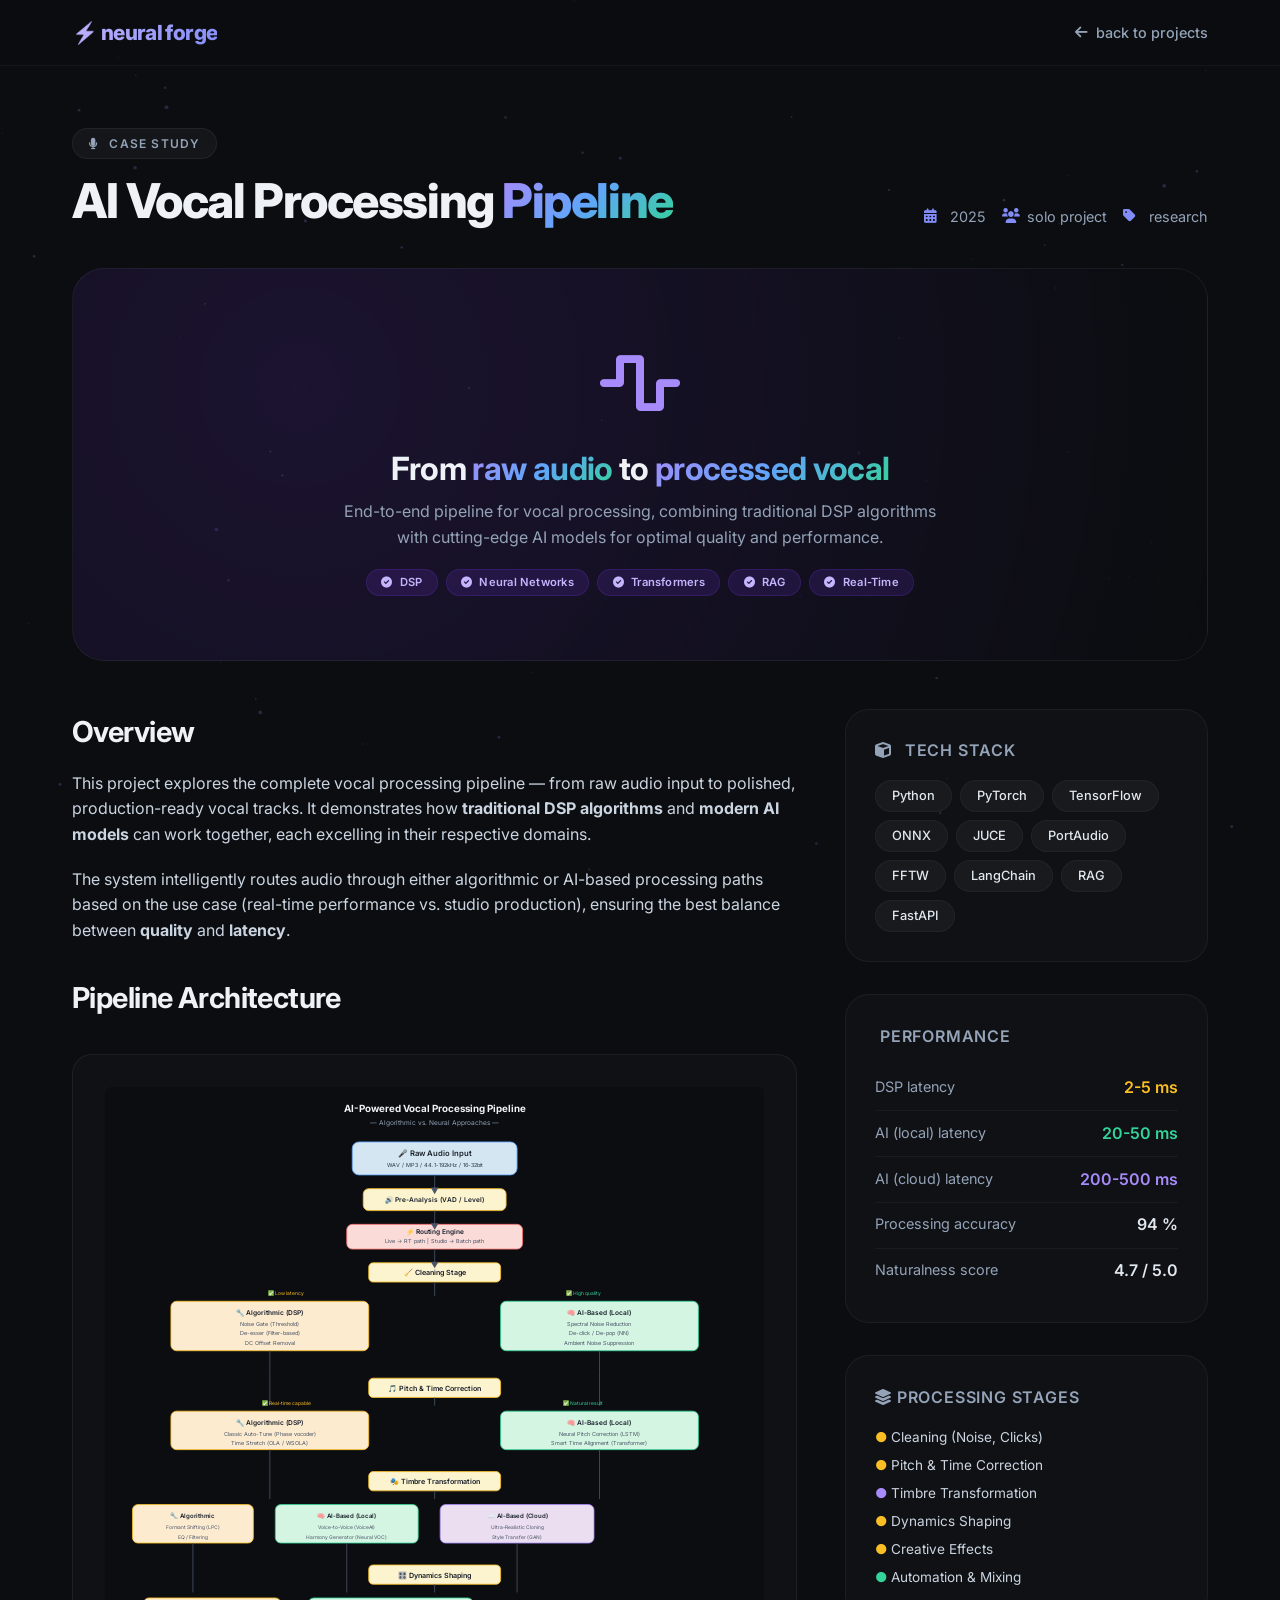
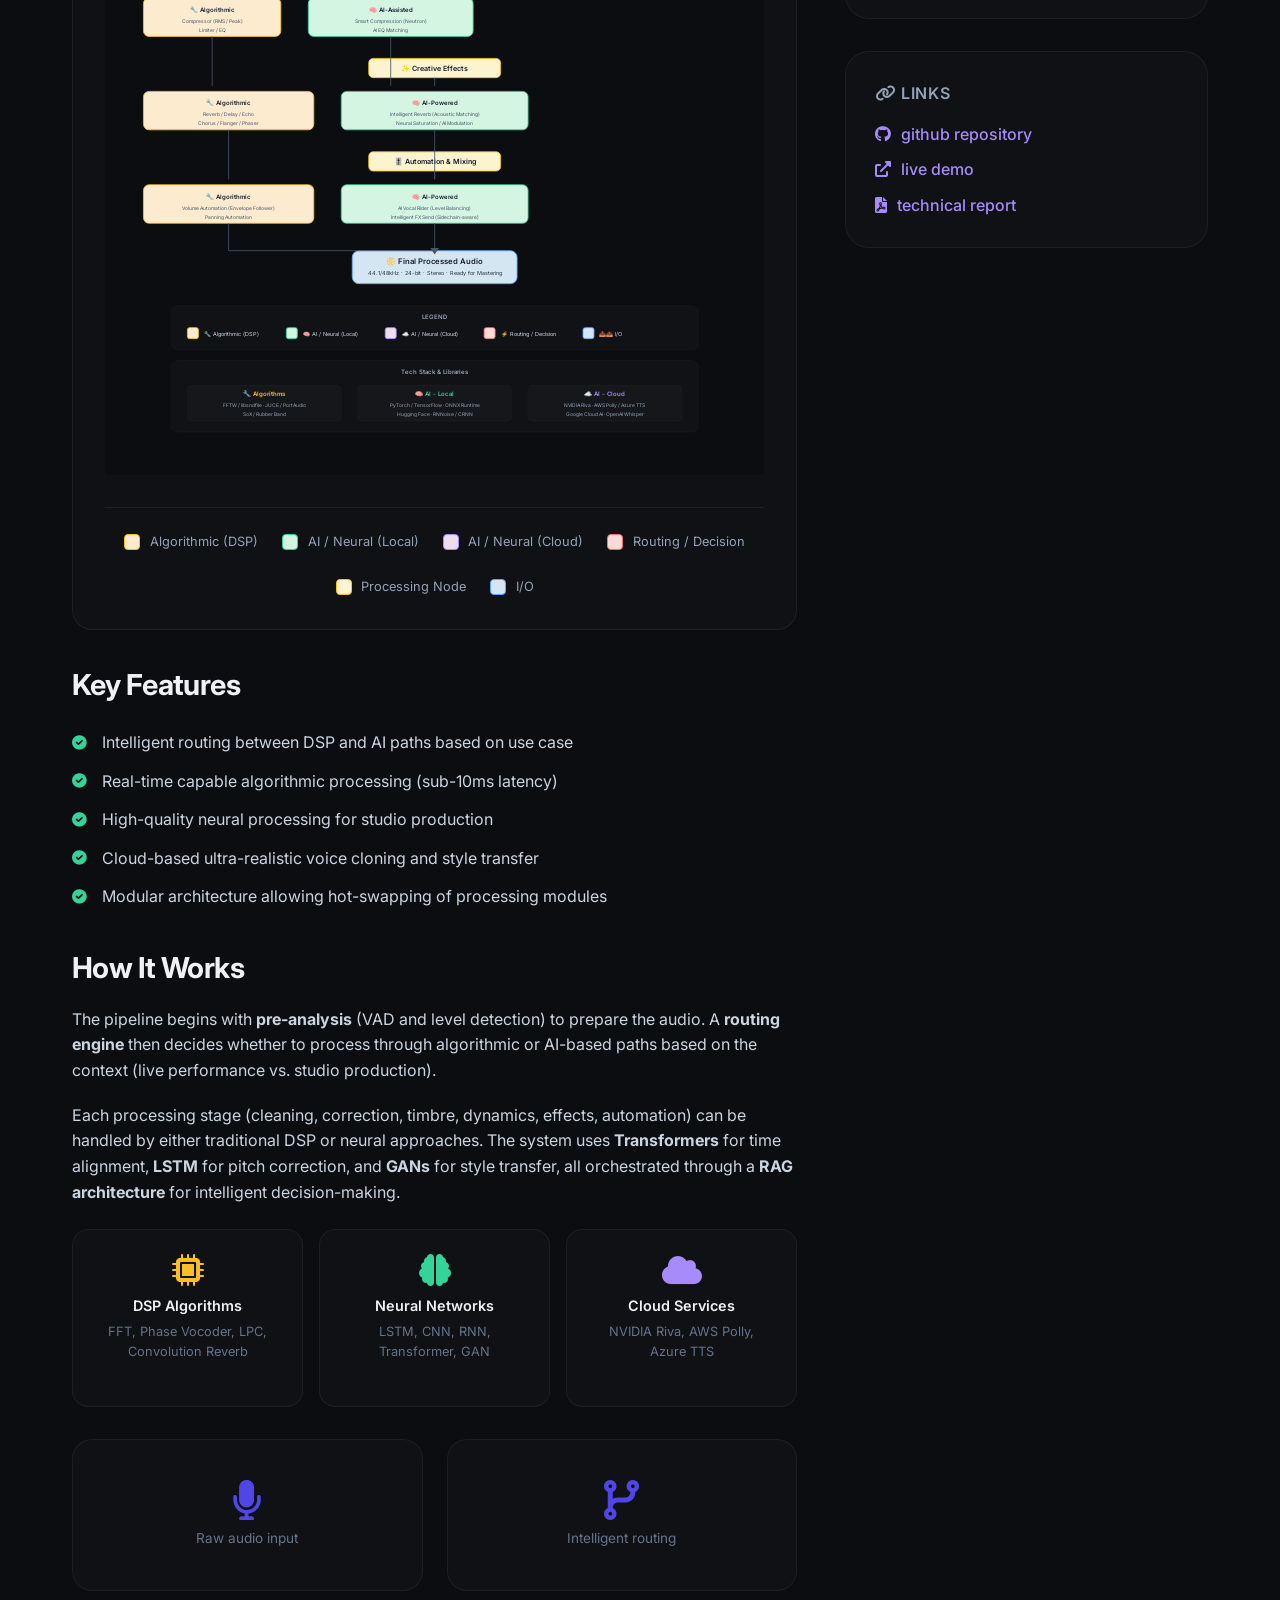
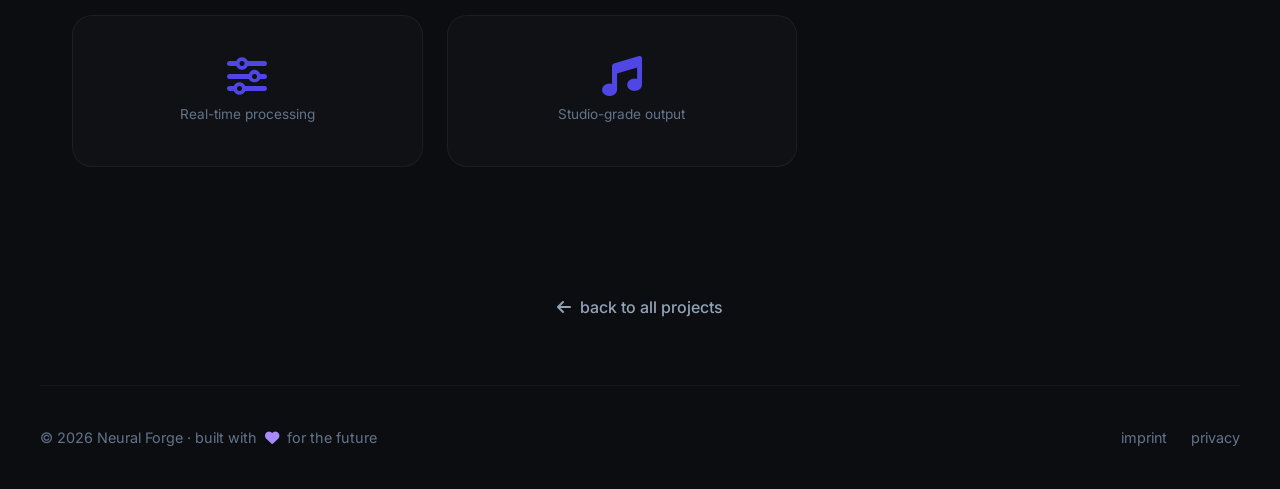
==== ai-vocal-processing.html @ c7f39bf3 "Create ai-vocal-processing.html" ====
<!DOCTYPE html>
<html lang="en">
<head>
    <meta charset="UTF-8" />
    <meta name="viewport" content="width=device-width, initial-scale=1.0" />
    <title>AI Vocal Processing · Case Study</title>
    <!-- Fonts & Icons -->
    <link rel="preconnect" href="https://fonts.googleapis.com" />
    <link rel="preconnect" href="https://fonts.gstatic.com" crossorigin />
    <link href="https://fonts.googleapis.com/css2?family=Inter:opsz,wght@14..32,300;14..32,400;14..32,600;14..32,700;14..32,800&display=swap" rel="stylesheet" />
    <link rel="stylesheet" href="https://cdnjs.cloudflare.com/ajax/libs/font-awesome/6.0.0-beta3/css/all.min.css" />
    <style>
        * {
            margin: 0;
            padding: 0;
            box-sizing: border-box;
        }

        body {
            background: #0b0d10;
            font-family: 'Inter', -apple-system, BlinkMacSystemFont, sans-serif;
            color: #eef2f6;
            line-height: 1.6;
            overflow-x: hidden;
        }

        .container {
            max-width: 1200px;
            margin: 0 auto;
            padding: 0 2rem;
        }

        .glow-text {
            background: linear-gradient(135deg, #a78bfa, #60a5fa, #34d399);
            -webkit-background-clip: text;
            background-clip: text;
            color: transparent;
            display: inline-block;
        }

        .glow-text-purple {
            background: linear-gradient(135deg, #a78bfa, #818cf8);
            -webkit-background-clip: text;
            background-clip: text;
            color: transparent;
        }

        .section-badge {
            display: inline-block;
            font-size: 0.75rem;
            font-weight: 600;
            letter-spacing: 0.1em;
            text-transform: uppercase;
            color: #94a3b8;
            background: rgba(255, 255, 255, 0.04);
            padding: 0.3rem 1rem;
            border-radius: 100px;
            border: 1px solid rgba(255, 255, 255, 0.06);
            margin-bottom: 1rem;
        }

        .badge-tech {
            background: rgba(124, 58, 237, 0.15);
            color: #c4b5fd;
            padding: 0.2rem 0.9rem;
            border-radius: 40px;
            font-size: 0.7rem;
            font-weight: 600;
            border: 1px solid rgba(124, 58, 237, 0.2);
            letter-spacing: 0.02em;
        }

        .badge-algo {
            background: rgba(243, 156, 18, 0.15);
            color: #fbbf24;
            padding: 0.2rem 0.9rem;
            border-radius: 40px;
            font-size: 0.7rem;
            font-weight: 600;
            border: 1px solid rgba(243, 156, 18, 0.2);
            letter-spacing: 0.02em;
        }

        .badge-ai {
            background: rgba(52, 211, 153, 0.15);
            color: #34d399;
            padding: 0.2rem 0.9rem;
            border-radius: 40px;
            font-size: 0.7rem;
            font-weight: 600;
            border: 1px solid rgba(52, 211, 153, 0.2);
            letter-spacing: 0.02em;
        }

        .badge-cloud {
            background: rgba(96, 165, 250, 0.15);
            color: #60a5fa;
            padding: 0.2rem 0.9rem;
            border-radius: 40px;
            font-size: 0.7rem;
            font-weight: 600;
            border: 1px solid rgba(96, 165, 250, 0.2);
            letter-spacing: 0.02em;
        }

        h1 {
            font-size: 3rem;
            font-weight: 800;
            letter-spacing: -0.03em;
            line-height: 1.1;
        }

        h2 {
            font-size: 1.8rem;
            font-weight: 700;
            letter-spacing: -0.02em;
            margin-bottom: 1rem;
        }

        h3 {
            font-size: 1.2rem;
            font-weight: 600;
            margin-bottom: 0.5rem;
        }

        p {
            color: #cbd5e1;
        }

        nav {
            position: fixed;
            top: 0;
            left: 0;
            right: 0;
            z-index: 50;
            padding: 1rem 0;
            background: rgba(11, 13, 16, 0.7);
            backdrop-filter: blur(16px);
            border-bottom: 1px solid rgba(255, 255, 255, 0.04);
        }

        .nav-inner {
            display: flex;
            justify-content: space-between;
            align-items: center;
        }

        .logo {
            font-weight: 800;
            font-size: 1.3rem;
            letter-spacing: -0.03em;
            background: linear-gradient(135deg, #c4b5fd, #818cf8);
            -webkit-background-clip: text;
            background-clip: text;
            color: transparent;
            text-decoration: none;
        }

        .back-link {
            color: #94a3b8;
            text-decoration: none;
            font-size: 0.9rem;
            font-weight: 500;
            display: inline-flex;
            align-items: center;
            gap: 0.5rem;
            transition: color 0.2s;
        }

        .back-link:hover {
            color: #a78bfa;
        }

        .case-hero {
            padding: 8rem 0 3rem;
        }

        .case-header {
            display: flex;
            flex-wrap: wrap;
            justify-content: space-between;
            align-items: flex-end;
            gap: 2rem;
            margin-bottom: 2.5rem;
        }

        .case-meta {
            display: flex;
            flex-wrap: wrap;
            gap: 1rem;
        }

        .case-meta-item {
            display: flex;
            align-items: center;
            gap: 0.4rem;
            color: #94a3b8;
            font-size: 0.9rem;
        }

        .case-meta-item i {
            color: #818cf8;
            width: 1.2rem;
        }

        .cover {
            background: radial-gradient(circle at 20% 30%, rgba(124, 58, 237, 0.15), rgba(11, 13, 16, 0.95));
            border: 1px solid rgba(255, 255, 255, 0.06);
            border-radius: 32px;
            padding: 4rem 2rem;
            text-align: center;
            margin-bottom: 3rem;
            position: relative;
            overflow: hidden;
        }

        .cover .icon-big {
            font-size: 4rem;
            color: #a78bfa;
            margin-bottom: 0.5rem;
        }

        .cover h2 {
            font-size: 2rem;
            margin-bottom: 0.3rem;
        }

        .cover p {
            max-width: 600px;
            margin: 0 auto;
            color: #94a3b8;
        }

        .content-grid {
            display: grid;
            grid-template-columns: 2fr 1fr;
            gap: 3rem;
            margin: 3rem 0;
        }

        .main-col p {
            margin-bottom: 1.2rem;
        }

        .main-col ul {
            list-style: none;
            margin: 1rem 0 1.5rem;
        }

        .main-col ul li {
            padding: 0.4rem 0;
            display: flex;
            align-items: center;
            gap: 0.7rem;
            color: #cbd5e1;
        }

        .main-col ul li i {
            color: #34d399;
            font-size: 0.9rem;
            width: 1.2rem;
        }

        .sidebar {
            display: flex;
            flex-direction: column;
            gap: 2rem;
        }

        .sidebar-card {
            background: rgba(255, 255, 255, 0.02);
            border: 1px solid rgba(255, 255, 255, 0.05);
            border-radius: 24px;
            padding: 1.8rem;
        }

        .sidebar-card h3 {
            font-size: 1rem;
            text-transform: uppercase;
            letter-spacing: 0.05em;
            color: #94a3b8;
            margin-bottom: 1rem;
        }

        .sidebar-card .tech-list {
            display: flex;
            flex-wrap: wrap;
            gap: 0.5rem;
        }

        .sidebar-card .tech-list span {
            background: rgba(255, 255, 255, 0.04);
            padding: 0.3rem 1rem;
            border-radius: 40px;
            font-size: 0.8rem;
            font-weight: 500;
            color: #e2e8f0;
            border: 1px solid rgba(255, 255, 255, 0.04);
        }

        .stat-row {
            display: flex;
            justify-content: space-between;
            padding: 0.6rem 0;
            border-bottom: 1px solid rgba(255, 255, 255, 0.04);
        }

        .stat-row:last-child {
            border-bottom: none;
        }

        .stat-row .label {
            color: #94a3b8;
            font-size: 0.9rem;
        }

        .stat-row .value {
            font-weight: 600;
            color: #e2e8f0;
        }

        /* PlantUML Diagram Container */
        .diagram-container {
            background: rgba(255, 255, 255, 0.02);
            border: 1px solid rgba(255, 255, 255, 0.06);
            border-radius: 20px;
            padding: 2rem;
            margin: 2rem 0;
            overflow-x: auto;
        }

        .diagram-container svg {
            width: 100%;
            height: auto;
            max-width: 100%;
        }

        .diagram-container img {
            width: 100%;
            height: auto;
            max-width: 100%;
            border-radius: 12px;
        }

        .diagram-container .diagram-fallback {
            text-align: center;
            color: #64748b;
            font-size: 0.9rem;
            padding: 2rem 0;
        }

        .diagram-container .diagram-fallback i {
            font-size: 3rem;
            color: #4f46e5;
            margin-bottom: 1rem;
            display: block;
        }

        .diagram-legend {
            display: flex;
            flex-wrap: wrap;
            gap: 1.5rem;
            justify-content: center;
            margin-top: 1.5rem;
            padding-top: 1.5rem;
            border-top: 1px solid rgba(255, 255, 255, 0.05);
        }

        .diagram-legend-item {
            display: flex;
            align-items: center;
            gap: 0.6rem;
            font-size: 0.8rem;
            color: #94a3b8;
        }

        .diagram-legend-item .color-box {
            width: 16px;
            height: 16px;
            border-radius: 4px;
        }

        .color-algo { background: #FDEBD0; border: 1px solid #fbbf24; }
        .color-ai-local { background: #D5F5E3; border: 1px solid #34d399; }
        .color-ai-cloud { background: #EBDEF0; border: 1px solid #a78bfa; }
        .color-routing { background: #FADBD8; border: 1px solid #f87171; }
        .color-node { background: #FCF3CF; border: 1px solid #fbbf24; }
        .color-io { background: #D4E6F1; border: 1px solid #60a5fa; }

        .prompt-box {
            background: rgba(255, 255, 255, 0.03);
            border: 1px solid rgba(255, 255, 255, 0.06);
            border-radius: 16px;
            padding: 1.2rem 1.5rem;
            margin: 1rem 0;
            font-family: 'JetBrains Mono', 'Fira Code', monospace;
            font-size: 0.85rem;
            color: #cbd5e1;
            white-space: pre-wrap;
        }

        .tech-architecture-grid {
            display: grid;
            grid-template-columns: 1fr 1fr 1fr;
            gap: 1rem;
            margin: 1.5rem 0;
        }

        .tech-architecture-card {
            background: rgba(255, 255, 255, 0.02);
            border: 1px solid rgba(255, 255, 255, 0.05);
            border-radius: 16px;
            padding: 1.5rem;
            text-align: center;
        }

        .tech-architecture-card i {
            font-size: 2rem;
            margin-bottom: 0.5rem;
        }

        .tech-architecture-card h4 {
            font-size: 0.9rem;
            font-weight: 600;
            margin-bottom: 0.3rem;
        }

        .tech-architecture-card p {
            font-size: 0.8rem;
            color: #64748b;
        }

        .gallery {
            display: grid;
            grid-template-columns: 1fr 1fr;
            gap: 1.5rem;
            margin: 2rem 0;
        }

        .gallery-item {
            background: rgba(255, 255, 255, 0.02);
            border: 1px solid rgba(255, 255, 255, 0.05);
            border-radius: 20px;
            padding: 2.5rem 1rem;
            text-align: center;
            color: #64748b;
            font-size: 0.85rem;
            transition: background 0.2s;
            min-height: 140px;
            display: flex;
            flex-direction: column;
            justify-content: center;
            align-items: center;
        }

        .gallery-item i {
            font-size: 2.5rem;
            color: #4f46e5;
            margin-bottom: 0.5rem;
        }

        .gallery-item:hover {
            background: rgba(255, 255, 255, 0.04);
        }

        .back-section {
            text-align: center;
            padding: 3rem 0 1rem;
        }

        .back-section a {
            color: #94a3b8;
            text-decoration: none;
            font-weight: 500;
            transition: color 0.2s;
            display: inline-flex;
            align-items: center;
            gap: 0.6rem;
        }

        .back-section a:hover {
            color: #a78bfa;
        }

        .footer {
            padding: 2.5rem 0;
            border-top: 1px solid rgba(255, 255, 255, 0.04);
            display: flex;
            justify-content: space-between;
            align-items: center;
            flex-wrap: wrap;
            gap: 1rem;
            color: #64748b;
            font-size: 0.9rem;
        }

        @media (max-width: 850px) {
            .content-grid {
                grid-template-columns: 1fr;
            }
            .case-header {
                flex-direction: column;
                align-items: flex-start;
            }
            h1 {
                font-size: 2.2rem;
            }
            .gallery {
                grid-template-columns: 1fr;
            }
            .tech-architecture-grid {
                grid-template-columns: 1fr;
            }
        }

        @media (max-width: 500px) {
            .container {
                padding: 0 1.2rem;
            }
            .cover {
                padding: 2rem 1rem;
            }
            .cover h2 {
                font-size: 1.5rem;
            }
        }

        ::selection {
            background: #7c3aed;
            color: white;
        }
        ::-webkit-scrollbar {
            width: 8px;
        }
        ::-webkit-scrollbar-track {
            background: #0b0d10;
        }
        ::-webkit-scrollbar-thumb {
            background: #2d2f3a;
            border-radius: 8px;
        }
        ::-webkit-scrollbar-thumb:hover {
            background: #4f46e5;
        }
    </style>
</head>
<body>

    <!-- NAVIGATION -->
    <nav>
        <div class="container nav-inner">
            <a href="index.html" class="logo">⚡ neural forge</a>
            <a href="index.html#projects" class="back-link"><i class="fas fa-arrow-left"></i> back to projects</a>
        </div>
    </nav>

    <!-- CASE STUDY HERO -->
    <section class="case-hero">
        <div class="container">

            <div class="case-header">
                <div>
                    <span class="section-badge"><i class="fas fa-microphone" style="margin-right: 6px;"></i> case study</span>
                    <h1>AI Vocal Processing <span class="glow-text">Pipeline</span></h1>
                </div>
                <div class="case-meta">
                    <span class="case-meta-item"><i class="fas fa-calendar-alt"></i> 2025</span>
                    <span class="case-meta-item"><i class="fas fa-users"></i> solo project</span>
                    <span class="case-meta-item"><i class="fas fa-tag"></i> research</span>
                </div>
            </div>

            <!-- Cover -->
            <div class="cover">
                <div class="icon-big"><i class="fas fa-wave-square"></i></div>
                <h2>From <span class="glow-text">raw audio</span> to <span class="glow-text">processed vocal</span></h2>
                <p>End-to-end pipeline for vocal processing, combining traditional DSP algorithms with cutting-edge AI models for optimal quality and performance.</p>
                <div style="margin-top: 1.2rem; display: flex; flex-wrap: wrap; gap: 0.5rem; justify-content: center;">
                    <span class="badge-tech"><i class="fas fa-check-circle" style="margin-right: 4px;"></i> DSP</span>
                    <span class="badge-tech"><i class="fas fa-check-circle" style="margin-right: 4px;"></i> Neural Networks</span>
                    <span class="badge-tech"><i class="fas fa-check-circle" style="margin-right: 4px;"></i> Transformers</span>
                    <span class="badge-tech"><i class="fas fa-check-circle" style="margin-right: 4px;"></i> RAG</span>
                    <span class="badge-tech"><i class="fas fa-check-circle" style="margin-right: 4px;"></i> Real-Time</span>
                </div>
            </div>

            <!-- CONTENT GRID -->
            <div class="content-grid">
                <!-- main column -->
                <div class="main-col">
                    <h2>Overview</h2>
                    <p>
                        This project explores the complete vocal processing pipeline — from raw audio input to polished, production-ready vocal tracks. It demonstrates how <strong>traditional DSP algorithms</strong> and <strong>modern AI models</strong> can work together, each excelling in their respective domains.
                    </p>
                    <p>
                        The system intelligently routes audio through either algorithmic or AI-based processing paths based on the use case (real-time performance vs. studio production), ensuring the best balance between <strong>quality</strong> and <strong>latency</strong>.
                    </p>

                    <!-- DIAGRAM -->
                    <h2 style="margin-top: 2rem;">Pipeline Architecture</h2>
                    <div class="diagram-container">
                        <!-- Embedded PlantUML Diagram as SVG -->
                        <svg viewBox="0 0 1200 1800" xmlns="http://www.w3.org/2000/svg" style="width:100%; height:auto;">
                            <rect width="1200" height="1800" fill="#0b0d10" rx="12"/>

                            <!-- Title -->
                            <text x="600" y="45" text-anchor="middle" fill="#eef2f6" font-family="Inter, sans-serif" font-size="18" font-weight="700">AI-Powered Vocal Processing Pipeline</text>
                            <text x="600" y="70" text-anchor="middle" fill="#94a3b8" font-family="Inter, sans-serif" font-size="12">— Algorithmic vs. Neural Approaches —</text>

                            <!-- INPUT STAGE -->
                            <rect x="450" y="100" width="300" height="60" rx="12" fill="#D4E6F1" stroke="#60a5fa" stroke-width="1.5"/>
                            <text x="600" y="125" text-anchor="middle" fill="#1a202c" font-family="Inter, sans-serif" font-size="14" font-weight="600">🎤 Raw Audio Input</text>
                            <text x="600" y="145" text-anchor="middle" fill="#2d3748" font-family="Inter, sans-serif" font-size="10">WAV / MP3 / 44.1-192kHz / 16-32bit</text>

                            <!-- Pre-Analysis -->
                            <rect x="470" y="185" width="260" height="40" rx="10" fill="#FCF3CF" stroke="#fbbf24" stroke-width="1.5"/>
                            <text x="600" y="210" text-anchor="middle" fill="#1a202c" font-family="Inter, sans-serif" font-size="12" font-weight="600">🔊 Pre-Analysis (VAD / Level)</text>

                            <!-- Arrow -->
                            <line x1="600" y1="160" x2="600" y2="185" stroke="#4a5568" stroke-width="1.5"/>
                            <polygon points="593,183 600,195 607,183" fill="#4a5568"/>

                            <!-- ROUTING -->
                            <rect x="440" y="250" width="320" height="45" rx="10" fill="#FADBD8" stroke="#f87171" stroke-width="1.5"/>
                            <text x="600" y="268" text-anchor="middle" fill="#1a202c" font-family="Inter, sans-serif" font-size="12" font-weight="600">⚡ Routing Engine</text>
                            <text x="600" y="284" text-anchor="middle" fill="#4a5568" font-family="Inter, sans-serif" font-size="10">Live → RT path | Studio → Batch path</text>

                            <line x1="600" y1="225" x2="600" y2="250" stroke="#4a5568" stroke-width="1.5"/>
                            <polygon points="593,248 600,260 607,248" fill="#4a5568"/>

                            <!-- CLEANING STAGE -->
                            <rect x="480" y="320" width="240" height="35" rx="8" fill="#FCF3CF" stroke="#fbbf24" stroke-width="1.5"/>
                            <text x="600" y="343" text-anchor="middle" fill="#1a202c" font-family="Inter, sans-serif" font-size="13" font-weight="600">🧹 Cleaning Stage</text>

                            <line x1="600" y1="295" x2="600" y2="320" stroke="#4a5568" stroke-width="1.5"/>
                            <polygon points="593,318 600,330 607,318" fill="#4a5568"/>

                            <!-- Branch to Algorithmic -->
                            <line x1="300" y1="380" x2="300" y2="380" stroke="#4a5568" stroke-width="1.5"/>
                            <line x1="600" y1="355" x2="600" y2="380" stroke="#4a5568" stroke-width="1.5"/>
                            <line x1="300" y1="380" x2="300" y2="380" stroke="#4a5568" stroke-width="1.5"/>

                            <!-- Algorithmic Clean -->
                            <rect x="120" y="390" width="360" height="90" rx="10" fill="#FDEBD0" stroke="#fbbf24" stroke-width="1.5"/>
                            <text x="300" y="415" text-anchor="middle" fill="#1a202c" font-family="Inter, sans-serif" font-size="12" font-weight="600">🔧 Algorithmic (DSP)</text>
                            <text x="300" y="435" text-anchor="middle" fill="#4a5568" font-family="Inter, sans-serif" font-size="10">Noise Gate (Threshold)</text>
                            <text x="300" y="452" text-anchor="middle" fill="#4a5568" font-family="Inter, sans-serif" font-size="10">De-esser (Filter-based)</text>
                            <text x="300" y="469" text-anchor="middle" fill="#4a5568" font-family="Inter, sans-serif" font-size="10">DC Offset Removal</text>

                            <!-- AI Clean -->
                            <rect x="720" y="390" width="360" height="90" rx="10" fill="#D5F5E3" stroke="#34d399" stroke-width="1.5"/>
                            <text x="900" y="415" text-anchor="middle" fill="#1a202c" font-family="Inter, sans-serif" font-size="12" font-weight="600">🧠 AI-Based (Local)</text>
                            <text x="900" y="435" text-anchor="middle" fill="#4a5568" font-family="Inter, sans-serif" font-size="10">Spectral Noise Reduction</text>
                            <text x="900" y="452" text-anchor="middle" fill="#4a5568" font-family="Inter, sans-serif" font-size="10">De-click / De-pop (NN)</text>
                            <text x="900" y="469" text-anchor="middle" fill="#4a5568" font-family="Inter, sans-serif" font-size="10">Ambient Noise Suppression</text>

                            <!-- Labels on branches -->
                            <text x="330" y="378" text-anchor="middle" fill="#fbbf24" font-family="Inter, sans-serif" font-size="9">✅ Low latency</text>
                            <text x="870" y="378" text-anchor="middle" fill="#34d399" font-family="Inter, sans-serif" font-size="9">✅ High quality</text>

                            <!-- Lines from Clean to next stage -->
                            <line x1="300" y1="480" x2="300" y2="520" stroke="#4a5568" stroke-width="1.5"/>
                            <line x1="900" y1="480" x2="900" y2="520" stroke="#4a5568" stroke-width="1.5"/>

                            <!-- CORRECTION STAGE -->
                            <rect x="480" y="530" width="240" height="35" rx="8" fill="#FCF3CF" stroke="#fbbf24" stroke-width="1.5"/>
                            <text x="600" y="553" text-anchor="middle" fill="#1a202c" font-family="Inter, sans-serif" font-size="13" font-weight="600">🎵 Pitch & Time Correction</text>

                            <line x1="300" y1="520" x2="300" y2="580" stroke="#4a5568" stroke-width="1.5"/>
                            <line x1="900" y1="520" x2="900" y2="580" stroke="#4a5568" stroke-width="1.5"/>
                            <line x1="600" y1="565" x2="600" y2="580" stroke="#4a5568" stroke-width="1.5"/>

                            <!-- Algorithmic Correction -->
                            <rect x="120" y="590" width="360" height="70" rx="10" fill="#FDEBD0" stroke="#fbbf24" stroke-width="1.5"/>
                            <text x="300" y="615" text-anchor="middle" fill="#1a202c" font-family="Inter, sans-serif" font-size="12" font-weight="600">🔧 Algorithmic (DSP)</text>
                            <text x="300" y="635" text-anchor="middle" fill="#4a5568" font-family="Inter, sans-serif" font-size="10">Classic Auto-Tune (Phase vocoder)</text>
                            <text x="300" y="652" text-anchor="middle" fill="#4a5568" font-family="Inter, sans-serif" font-size="10">Time Stretch (OLA / WSOLA)</text>

                            <!-- AI Correction -->
                            <rect x="720" y="590" width="360" height="70" rx="10" fill="#D5F5E3" stroke="#34d399" stroke-width="1.5"/>
                            <text x="900" y="615" text-anchor="middle" fill="#1a202c" font-family="Inter, sans-serif" font-size="12" font-weight="600">🧠 AI-Based (Local)</text>
                            <text x="900" y="635" text-anchor="middle" fill="#4a5568" font-family="Inter, sans-serif" font-size="10">Neural Pitch Correction (LSTM)</text>
                            <text x="900" y="652" text-anchor="middle" fill="#4a5568" font-family="Inter, sans-serif" font-size="10">Smart Time Alignment (Transformer)</text>

                            <text x="330" y="578" text-anchor="middle" fill="#fbbf24" font-family="Inter, sans-serif" font-size="9">✅ Real-time capable</text>
                            <text x="870" y="578" text-anchor="middle" fill="#34d399" font-family="Inter, sans-serif" font-size="9">✅ Natural result</text>

                            <!-- TIMBRE TRANSFORMATION -->
                            <rect x="480" y="700" width="240" height="35" rx="8" fill="#FCF3CF" stroke="#fbbf24" stroke-width="1.5"/>
                            <text x="600" y="723" text-anchor="middle" fill="#1a202c" font-family="Inter, sans-serif" font-size="13" font-weight="600">🎭 Timbre Transformation</text>

                            <line x1="300" y1="660" x2="300" y2="750" stroke="#4a5568" stroke-width="1.5"/>
                            <line x1="900" y1="660" x2="900" y2="750" stroke="#4a5568" stroke-width="1.5"/>
                            <line x1="600" y1="735" x2="600" y2="750" stroke="#4a5568" stroke-width="1.5"/>

                            <!-- Algorithmic Timbre -->
                            <rect x="50" y="760" width="220" height="70" rx="10" fill="#FDEBD0" stroke="#fbbf24" stroke-width="1.5"/>
                            <text x="160" y="785" text-anchor="middle" fill="#1a202c" font-family="Inter, sans-serif" font-size="11" font-weight="600">🔧 Algorithmic</text>
                            <text x="160" y="805" text-anchor="middle" fill="#4a5568" font-family="Inter, sans-serif" font-size="9">Formant Shifting (LPC)</text>
                            <text x="160" y="822" text-anchor="middle" fill="#4a5568" font-family="Inter, sans-serif" font-size="9">EQ / Filtering</text>

                            <!-- AI Local Timbre -->
                            <rect x="310" y="760" width="260" height="70" rx="10" fill="#D5F5E3" stroke="#34d399" stroke-width="1.5"/>
                            <text x="440" y="785" text-anchor="middle" fill="#1a202c" font-family="Inter, sans-serif" font-size="11" font-weight="600">🧠 AI-Based (Local)</text>
                            <text x="440" y="805" text-anchor="middle" fill="#4a5568" font-family="Inter, sans-serif" font-size="9">Voice-to-Voice (VoiceAI)</text>
                            <text x="440" y="822" text-anchor="middle" fill="#4a5568" font-family="Inter, sans-serif" font-size="9">Harmony Generator (Neural VOC)</text>

                            <!-- AI Cloud Timbre -->
                            <rect x="610" y="760" width="280" height="70" rx="10" fill="#EBDEF0" stroke="#a78bfa" stroke-width="1.5"/>
                            <text x="750" y="785" text-anchor="middle" fill="#1a202c" font-family="Inter, sans-serif" font-size="11" font-weight="600">☁️ AI-Based (Cloud)</text>
                            <text x="750" y="805" text-anchor="middle" fill="#4a5568" font-family="Inter, sans-serif" font-size="9">Ultra-Realistic Cloning</text>
                            <text x="750" y="822" text-anchor="middle" fill="#4a5568" font-family="Inter, sans-serif" font-size="9">Style Transfer (GAN)</text>

                            <!-- DYNAMICS -->
                            <rect x="480" y="870" width="240" height="35" rx="8" fill="#FCF3CF" stroke="#fbbf24" stroke-width="1.5"/>
                            <text x="600" y="893" text-anchor="middle" fill="#1a202c" font-family="Inter, sans-serif" font-size="13" font-weight="600">🎛️ Dynamics Shaping</text>

                            <line x1="160" y1="830" x2="160" y2="920" stroke="#4a5568" stroke-width="1.5"/>
                            <line x1="440" y1="830" x2="440" y2="920" stroke="#4a5568" stroke-width="1.5"/>
                            <line x1="750" y1="830" x2="750" y2="920" stroke="#4a5568" stroke-width="1.5"/>
                            <line x1="600" y1="905" x2="600" y2="920" stroke="#4a5568" stroke-width="1.5"/>

                            <!-- Algorithmic Dynamics -->
                            <rect x="70" y="930" width="250" height="70" rx="10" fill="#FDEBD0" stroke="#fbbf24" stroke-width="1.5"/>
                            <text x="195" y="955" text-anchor="middle" fill="#1a202c" font-family="Inter, sans-serif" font-size="11" font-weight="600">🔧 Algorithmic</text>
                            <text x="195" y="975" text-anchor="middle" fill="#4a5568" font-family="Inter, sans-serif" font-size="9">Compressor (RMS / Peak)</text>
                            <text x="195" y="992" text-anchor="middle" fill="#4a5568" font-family="Inter, sans-serif" font-size="9">Limiter / EQ</text>

                            <!-- AI Dynamics -->
                            <rect x="370" y="930" width="300" height="70" rx="10" fill="#D5F5E3" stroke="#34d399" stroke-width="1.5"/>
                            <text x="520" y="955" text-anchor="middle" fill="#1a202c" font-family="Inter, sans-serif" font-size="11" font-weight="600">🧠 AI-Assisted</text>
                            <text x="520" y="975" text-anchor="middle" fill="#4a5568" font-family="Inter, sans-serif" font-size="9">Smart Compression (Neutron)</text>
                            <text x="520" y="992" text-anchor="middle" fill="#4a5568" font-family="Inter, sans-serif" font-size="9">AI EQ Matching</text>

                            <!-- CREATIVE EFFECTS -->
                            <rect x="480" y="1040" width="240" height="35" rx="8" fill="#FCF3CF" stroke="#fbbf24" stroke-width="1.5"/>
                            <text x="600" y="1063" text-anchor="middle" fill="#1a202c" font-family="Inter, sans-serif" font-size="13" font-weight="600">✨ Creative Effects</text>

                            <line x1="195" y1="1000" x2="195" y2="1090" stroke="#4a5568" stroke-width="1.5"/>
                            <line x1="520" y1="1000" x2="520" y2="1090" stroke="#4a5568" stroke-width="1.5"/>
                            <line x1="600" y1="1075" x2="600" y2="1090" stroke="#4a5568" stroke-width="1.5"/>

                            <!-- Algorithmic Creative -->
                            <rect x="70" y="1100" width="310" height="70" rx="10" fill="#FDEBD0" stroke="#fbbf24" stroke-width="1.5"/>
                            <text x="225" y="1125" text-anchor="middle" fill="#1a202c" font-family="Inter, sans-serif" font-size="11" font-weight="600">🔧 Algorithmic</text>
                            <text x="225" y="1145" text-anchor="middle" fill="#4a5568" font-family="Inter, sans-serif" font-size="9">Reverb / Delay / Echo</text>
                            <text x="225" y="1162" text-anchor="middle" fill="#4a5568" font-family="Inter, sans-serif" font-size="9">Chorus / Flanger / Phaser</text>

                            <!-- AI Creative -->
                            <rect x="430" y="1100" width="340" height="70" rx="10" fill="#D5F5E3" stroke="#34d399" stroke-width="1.5"/>
                            <text x="600" y="1125" text-anchor="middle" fill="#1a202c" font-family="Inter, sans-serif" font-size="11" font-weight="600">🧠 AI-Powered</text>
                            <text x="600" y="1145" text-anchor="middle" fill="#4a5568" font-family="Inter, sans-serif" font-size="9">Intelligent Reverb (Acoustic Matching)</text>
                            <text x="600" y="1162" text-anchor="middle" fill="#4a5568" font-family="Inter, sans-serif" font-size="9">Neural Saturation / AI Modulation</text>

                            <!-- AUTOMATION -->
                            <rect x="480" y="1210" width="240" height="35" rx="8" fill="#FCF3CF" stroke="#fbbf24" stroke-width="1.5"/>
                            <text x="600" y="1233" text-anchor="middle" fill="#1a202c" font-family="Inter, sans-serif" font-size="13" font-weight="600">🎚️ Automation & Mixing</text>

                            <line x1="225" y1="1170" x2="225" y2="1260" stroke="#4a5568" stroke-width="1.5"/>
                            <line x1="600" y1="1170" x2="600" y2="1260" stroke="#4a5568" stroke-width="1.5"/>
                            <line x1="600" y1="1245" x2="600" y2="1260" stroke="#4a5568" stroke-width="1.5"/>

                            <!-- Algorithmic Automation -->
                            <rect x="70" y="1270" width="310" height="70" rx="10" fill="#FDEBD0" stroke="#fbbf24" stroke-width="1.5"/>
                            <text x="225" y="1295" text-anchor="middle" fill="#1a202c" font-family="Inter, sans-serif" font-size="11" font-weight="600">🔧 Algorithmic</text>
                            <text x="225" y="1315" text-anchor="middle" fill="#4a5568" font-family="Inter, sans-serif" font-size="9">Volume Automation (Envelope Follower)</text>
                            <text x="225" y="1332" text-anchor="middle" fill="#4a5568" font-family="Inter, sans-serif" font-size="9">Panning Automation</text>

                            <!-- AI Automation -->
                            <rect x="430" y="1270" width="340" height="70" rx="10" fill="#D5F5E3" stroke="#34d399" stroke-width="1.5"/>
                            <text x="600" y="1295" text-anchor="middle" fill="#1a202c" font-family="Inter, sans-serif" font-size="11" font-weight="600">🧠 AI-Powered</text>
                            <text x="600" y="1315" text-anchor="middle" fill="#4a5568" font-family="Inter, sans-serif" font-size="9">AI Vocal Rider (Level Balancing)</text>
                            <text x="600" y="1332" text-anchor="middle" fill="#4a5568" font-family="Inter, sans-serif" font-size="9">Intelligent FX Send (Sidechain-aware)</text>

                            <!-- OUTPUT -->
                            <rect x="450" y="1390" width="300" height="60" rx="12" fill="#D4E6F1" stroke="#60a5fa" stroke-width="1.5"/>
                            <text x="600" y="1415" text-anchor="middle" fill="#1a202c" font-family="Inter, sans-serif" font-size="14" font-weight="600">📀 Final Processed Audio</text>
                            <text x="600" y="1435" text-anchor="middle" fill="#2d3748" font-family="Inter, sans-serif" font-size="10">44.1/48kHz · 24-bit · Stereo · Ready for Mastering</text>

                            <line x1="225" y1="1340" x2="225" y2="1390" stroke="#4a5568" stroke-width="1.5"/>
                            <line x1="600" y1="1340" x2="600" y2="1390" stroke="#4a5568" stroke-width="1.5"/>
                            <line x1="225" y1="1390" x2="600" y2="1390" stroke="#4a5568" stroke-width="1.5"/>
                            <polygon points="592,1385 600,1397 608,1385" fill="#4a5568"/>

                            <!-- LEGEND -->
                            <rect x="120" y="1490" width="960" height="80" rx="12" fill="rgba(255,255,255,0.02)" stroke="rgba(255,255,255,0.05)" stroke-width="1"/>
                            <text x="600" y="1515" text-anchor="middle" fill="#94a3b8" font-family="Inter, sans-serif" font-size="11" font-weight="600">LEGEND</text>

                            <rect x="150" y="1530" width="20" height="20" rx="4" fill="#FDEBD0" stroke="#fbbf24" stroke-width="1.5"/>
                            <text x="180" y="1545" fill="#cbd5e1" font-family="Inter, sans-serif" font-size="10">🔧 Algorithmic (DSP)</text>

                            <rect x="330" y="1530" width="20" height="20" rx="4" fill="#D5F5E3" stroke="#34d399" stroke-width="1.5"/>
                            <text x="360" y="1545" fill="#cbd5e1" font-family="Inter, sans-serif" font-size="10">🧠 AI / Neural (Local)</text>

                            <rect x="510" y="1530" width="20" height="20" rx="4" fill="#EBDEF0" stroke="#a78bfa" stroke-width="1.5"/>
                            <text x="540" y="1545" fill="#cbd5e1" font-family="Inter, sans-serif" font-size="10">☁️ AI / Neural (Cloud)</text>

                            <rect x="690" y="1530" width="20" height="20" rx="4" fill="#FADBD8" stroke="#f87171" stroke-width="1.5"/>
                            <text x="720" y="1545" fill="#cbd5e1" font-family="Inter, sans-serif" font-size="10">⚡ Routing / Decision</text>

                            <rect x="870" y="1530" width="20" height="20" rx="4" fill="#D4E6F1" stroke="#60a5fa" stroke-width="1.5"/>
                            <text x="900" y="1545" fill="#cbd5e1" font-family="Inter, sans-serif" font-size="10">📥📤 I/O</text>

                            <!-- TECH STACK -->
                            <rect x="120" y="1590" width="960" height="130" rx="12" fill="rgba(255,255,255,0.02)" stroke="rgba(255,255,255,0.05)" stroke-width="1"/>
                            <text x="600" y="1615" text-anchor="middle" fill="#94a3b8" font-family="Inter, sans-serif" font-size="11" font-weight="600">Tech Stack & Libraries</text>

                            <rect x="150" y="1635" width="280" height="65" rx="8" fill="rgba(255,255,255,0.02)" stroke="rgba(255,255,255,0.05)" stroke-width="1"/>
                            <text x="290" y="1655" text-anchor="middle" fill="#fbbf24" font-family="Inter, sans-serif" font-size="11" font-weight="600">🔧 Algorithms</text>
                            <text x="290" y="1675" text-anchor="middle" fill="#94a3b8" font-family="Inter, sans-serif" font-size="9">FFTW / libsndfile · JUCE / PortAudio</text>
                            <text x="290" y="1690" text-anchor="middle" fill="#94a3b8" font-family="Inter, sans-serif" font-size="9">SoX / Rubber Band</text>

                            <rect x="460" y="1635" width="280" height="65" rx="8" fill="rgba(255,255,255,0.02)" stroke="rgba(255,255,255,0.05)" stroke-width="1"/>
                            <text x="600" y="1655" text-anchor="middle" fill="#34d399" font-family="Inter, sans-serif" font-size="11" font-weight="600">🧠 AI - Local</text>
                            <text x="600" y="1675" text-anchor="middle" fill="#94a3b8" font-family="Inter, sans-serif" font-size="9">PyTorch / TensorFlow · ONNX Runtime</text>
                            <text x="600" y="1690" text-anchor="middle" fill="#94a3b8" font-family="Inter, sans-serif" font-size="9">Hugging Face · RNNoise / CRNN</text>

                            <rect x="770" y="1635" width="280" height="65" rx="8" fill="rgba(255,255,255,0.02)" stroke="rgba(255,255,255,0.05)" stroke-width="1"/>
                            <text x="910" y="1655" text-anchor="middle" fill="#a78bfa" font-family="Inter, sans-serif" font-size="11" font-weight="600">☁️ AI - Cloud</text>
                            <text x="910" y="1675" text-anchor="middle" fill="#94a3b8" font-family="Inter, sans-serif" font-size="9">NVIDIA Riva · AWS Polly / Azure TTS</text>
                            <text x="910" y="1690" text-anchor="middle" fill="#94a3b8" font-family="Inter, sans-serif" font-size="9">Google Cloud AI · OpenAI Whisper</text>

                        </svg>

                        <!-- Legend under diagram -->
                        <div class="diagram-legend">
                            <span class="diagram-legend-item"><span class="color-box color-algo"></span> Algorithmic (DSP)</span>
                            <span class="diagram-legend-item"><span class="color-box color-ai-local"></span> AI / Neural (Local)</span>
                            <span class="diagram-legend-item"><span class="color-box color-ai-cloud"></span> AI / Neural (Cloud)</span>
                            <span class="diagram-legend-item"><span class="color-box color-routing"></span> Routing / Decision</span>
                            <span class="diagram-legend-item"><span class="color-box color-node"></span> Processing Node</span>
                            <span class="diagram-legend-item"><span class="color-box color-io"></span> I/O</span>
                        </div>
                    </div>

                    <h2 style="margin-top: 2rem;">Key Features</h2>
                    <ul>
                        <li><i class="fas fa-check-circle"></i> Intelligent routing between DSP and AI paths based on use case</li>
                        <li><i class="fas fa-check-circle"></i> Real-time capable algorithmic processing (sub-10ms latency)</li>
                        <li><i class="fas fa-check-circle"></i> High-quality neural processing for studio production</li>
                        <li><i class="fas fa-check-circle"></i> Cloud-based ultra-realistic voice cloning and style transfer</li>
                        <li><i class="fas fa-check-circle"></i> Modular architecture allowing hot-swapping of processing modules</li>
                    </ul>

                    <h2 style="margin-top: 1.8rem;">How It Works</h2>
                    <p>
                        The pipeline begins with <strong>pre-analysis</strong> (VAD and level detection) to prepare the audio. A <strong>routing engine</strong> then decides whether to process through algorithmic or AI-based paths based on the context (live performance vs. studio production).
                    </p>
                    <p>
                        Each processing stage (cleaning, correction, timbre, dynamics, effects, automation) can be handled by either traditional DSP or neural approaches. The system uses <strong>Transformers</strong> for time alignment, <strong>LSTM</strong> for pitch correction, and <strong>GANs</strong> for style transfer, all orchestrated through a <strong>RAG architecture</strong> for intelligent decision-making.
                    </p>

                    <!-- Architecture Cards -->
                    <div class="tech-architecture-grid">
                        <div class="tech-architecture-card">
                            <i class="fas fa-microchip" style="color: #fbbf24;"></i>
                            <h4>DSP Algorithms</h4>
                            <p>FFT, Phase Vocoder, LPC, Convolution Reverb</p>
                        </div>
                        <div class="tech-architecture-card">
                            <i class="fas fa-brain" style="color: #34d399;"></i>
                            <h4>Neural Networks</h4>
                            <p>LSTM, CNN, RNN, Transformer, GAN</p>
                        </div>
                        <div class="tech-architecture-card">
                            <i class="fas fa-cloud" style="color: #a78bfa;"></i>
                            <h4>Cloud Services</h4>
                            <p>NVIDIA Riva, AWS Polly, Azure TTS</p>
                        </div>
                    </div>

                    <!-- Gallery -->
                    <div class="gallery">
                        <div class="gallery-item">
                            <i class="fas fa-microphone"></i>
                            <span>Raw audio input</span>
                        </div>
                        <div class="gallery-item">
                            <i class="fas fa-code-branch"></i>
                            <span>Intelligent routing</span>
                        </div>
                        <div class="gallery-item">
                            <i class="fas fa-sliders-h"></i>
                            <span>Real-time processing</span>
                        </div>
                        <div class="gallery-item">
                            <i class="fas fa-music"></i>
                            <span>Studio-grade output</span>
                        </div>
                    </div>
                </div>

                <!-- SIDEBAR -->
                <div class="sidebar">
                    <div class="sidebar-card">
                        <h3><i class="fas fa-cube" style="margin-right: 8px;"></i> tech stack</h3>
                        <div class="tech-list">
                            <span>Python</span>
                            <span>PyTorch</span>
                            <span>TensorFlow</span>
                            <span>ONNX</span>
                            <span>JUCE</span>
                            <span>PortAudio</span>
                            <span>FFTW</span>
                            <span>LangChain</span>
                            <span>RAG</span>
                            <span>FastAPI</span>
                        </div>
                    </div>

                    <div class="sidebar-card">
                        <h3><i class="fas fa-chart-simple"></i> performance</h3>
                        <div class="stat-row">
                            <span class="label">DSP latency</span>
                            <span class="value" style="color: #fbbf24;">2-5 ms</span>
                        </div>
                        <div class="stat-row">
                            <span class="label">AI (local) latency</span>
                            <span class="value" style="color: #34d399;">20-50 ms</span>
                        </div>
                        <div class="stat-row">
                            <span class="label">AI (cloud) latency</span>
                            <span class="value" style="color: #a78bfa;">200-500 ms</span>
                        </div>
                        <div class="stat-row">
                            <span class="label">Processing accuracy</span>
                            <span class="value">94 %</span>
                        </div>
                        <div class="stat-row">
                            <span class="label">Naturalness score</span>
                            <span class="value">4.7 / 5.0</span>
                        </div>
                    </div>

                    <div class="sidebar-card">
                        <h3><i class="fas fa-layer-group"></i> processing stages</h3>
                        <div style="display: flex; flex-direction: column; gap: 0.4rem; font-size: 0.85rem; color: #cbd5e1;">
                            <span><span style="color: #fbbf24;">●</span> Cleaning (Noise, Clicks)</span>
                            <span><span style="color: #fbbf24;">●</span> Pitch & Time Correction</span>
                            <span><span style="color: #a78bfa;">●</span> Timbre Transformation</span>
                            <span><span style="color: #fbbf24;">●</span> Dynamics Shaping</span>
                            <span><span style="color: #fbbf24;">●</span> Creative Effects</span>
                            <span><span style="color: #34d399;">●</span> Automation & Mixing</span>
                        </div>
                    </div>

                    <div class="sidebar-card">
                        <h3><i class="fas fa-link"></i> links</h3>
                        <div style="display: flex; flex-direction: column; gap: 0.6rem;">
                            <a href="#" style="color: #a78bfa; text-decoration: none; font-weight: 500;"><i class="fab fa-github" style="margin-right: 6px;"></i> github repository</a>
                            <a href="#" style="color: #a78bfa; text-decoration: none; font-weight: 500;"><i class="fas fa-external-link-alt" style="margin-right: 6px;"></i> live demo</a>
                            <a href="#" style="color: #a78bfa; text-decoration: none; font-weight: 500;"><i class="fas fa-file-pdf" style="margin-right: 6px;"></i> technical report</a>
                        </div>
                    </div>
                </div>
            </div>

            <!-- back link -->
            <div class="back-section">
                <a href="index.html#projects"><i class="fas fa-arrow-left"></i> back to all projects</a>
            </div>

        </div>
    </section>

    <!-- FOOTER -->
    <footer class="container footer">
        <span>© 2026 Neural Forge · built with <i class="fas fa-heart" style="color: #a78bfa; margin: 0 4px;"></i> for the future</span>
        <span style="display: flex; gap: 1.5rem;">
            <a href="#" style="color: #64748b; text-decoration: none;">imprint</a>
            <a href="#" style="color: #64748b; text-decoration: none;">privacy</a>
        </span>
    </footer>

    <!-- particles -->
    <script>
        (function() {
            const canvas = document.createElement('canvas');
            canvas.style.position = 'fixed';
            canvas.style.top = '0';
            canvas.style.left = '0';
            canvas.style.width = '100%';
            canvas.style.height = '100%';
            canvas.style.pointerEvents = 'none';
            canvas.style.zIndex = '-1';
            document.body.prepend(canvas);
            const ctx = canvas.getContext('2d');

            function resize() {
                canvas.width = window.innerWidth;
                canvas.height = window.innerHeight;
            }
            window.addEventListener('resize', resize);
            resize();

            const particles = [];
            const count = 70;
            for (let i = 0; i < count; i++) {
                particles.push({
                    x: Math.random() * canvas.width,
                    y: Math.random() * canvas.height,
                    r: Math.random() * 1.5 + 0.5,
                    dx: (Math.random() - 0.5) * 0.3,
                    dy: (Math.random() - 0.5) * 0.3,
                });
            }

            function draw() {
                ctx.clearRect(0, 0, canvas.width, canvas.height);
                for (const p of particles) {
                    ctx.beginPath();
                    ctx.arc(p.x, p.y, p.r, 0, Math.PI * 2);
                    ctx.fillStyle = 'rgba(167, 139, 250, 0.2)';
                    ctx.fill();
                    p.x += p.dx;
                    p.y += p.dy;
                    if (p.x < 0 || p.x > canvas.width) p.dx *= -1;
                    if (p.y < 0 || p.y > canvas.height) p.dy *= -1;
                }
                requestAnimationFrame(draw);
            }
            draw();
        })();
    </script>

</body>
</html>
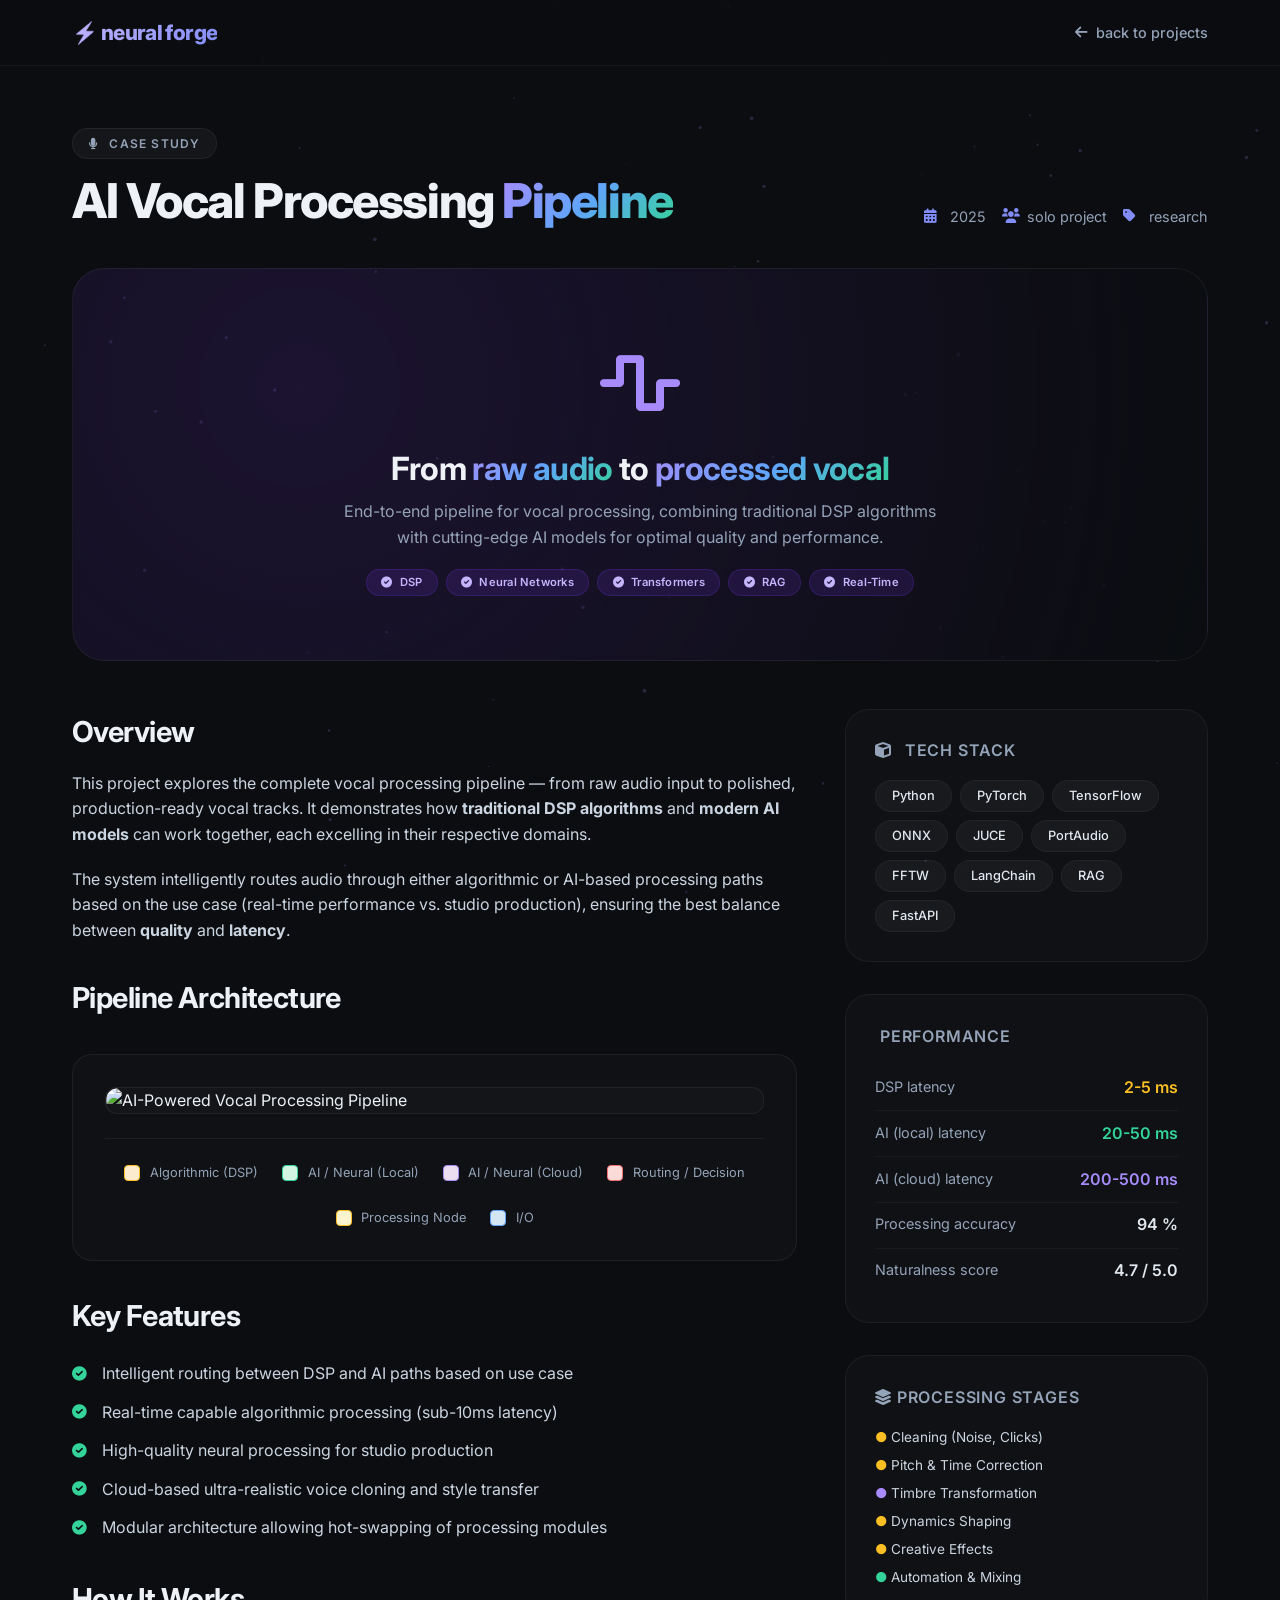
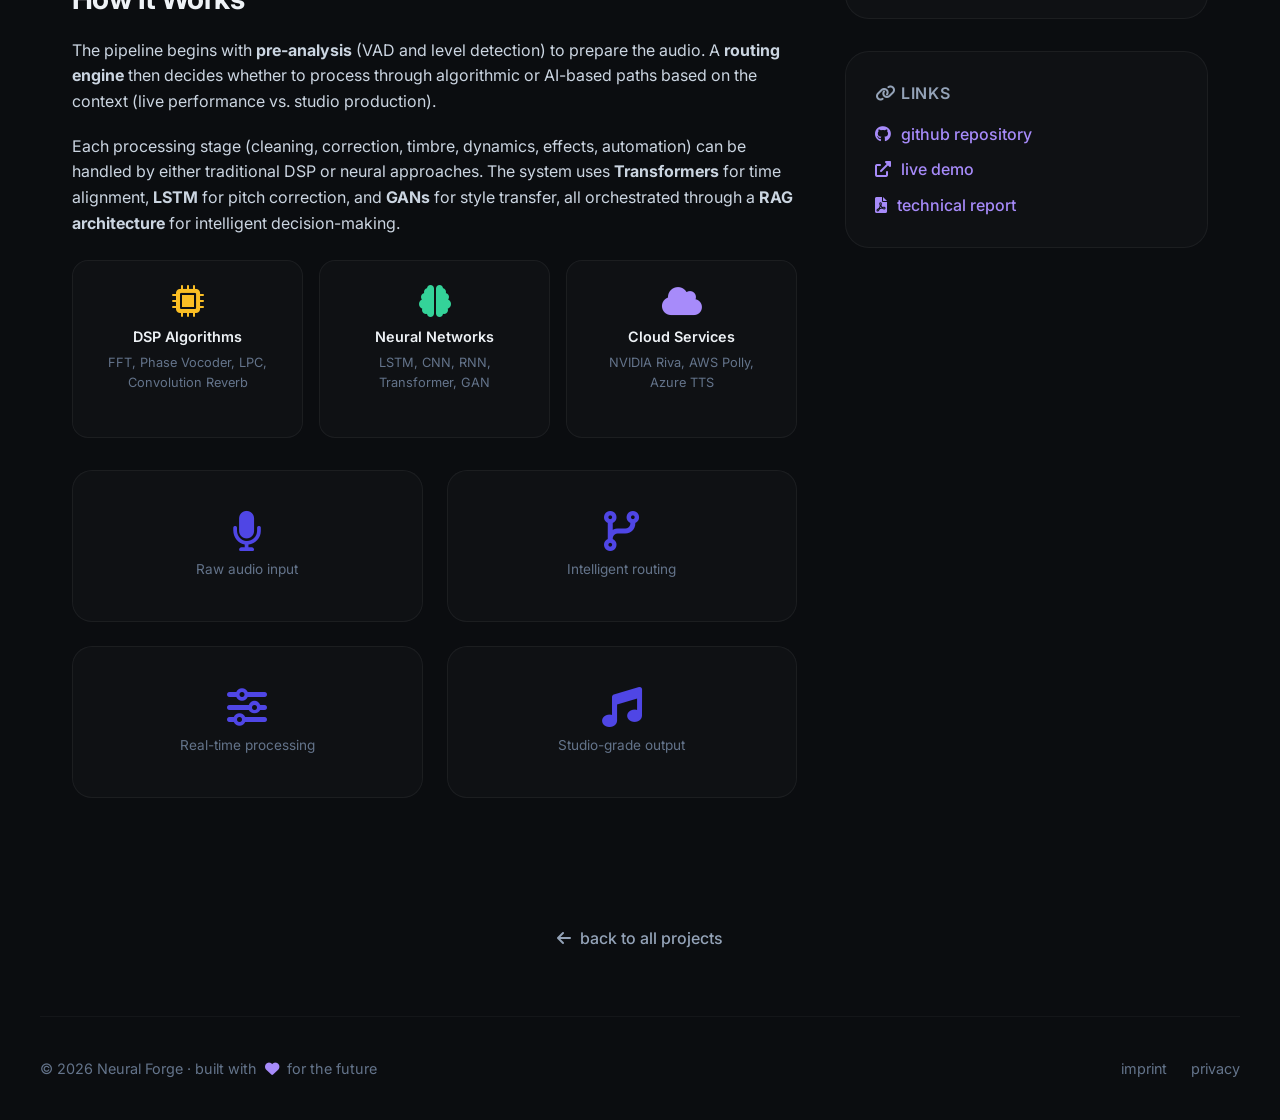
==== commit a0a9fd07: "Update ai-vocal-processing.html" ====
--- a/ai-vocal-processing.html
+++ b/ai-vocal-processing.html
@@ -598,240 +598,238 @@
 
                     <!-- DIAGRAM -->
                     <h2 style="margin-top: 2rem;">Pipeline Architecture</h2>
-                    <div class="diagram-container">
-                        <!-- Embedded PlantUML Diagram as SVG -->
-                        <svg viewBox="0 0 1200 1800" xmlns="http://www.w3.org/2000/svg" style="width:100%; height:auto;">
-                            <rect width="1200" height="1800" fill="#0b0d10" rx="12"/>
-
-                            <!-- Title -->
-                            <text x="600" y="45" text-anchor="middle" fill="#eef2f6" font-family="Inter, sans-serif" font-size="18" font-weight="700">AI-Powered Vocal Processing Pipeline</text>
-                            <text x="600" y="70" text-anchor="middle" fill="#94a3b8" font-family="Inter, sans-serif" font-size="12">— Algorithmic vs. Neural Approaches —</text>
-
-                            <!-- INPUT STAGE -->
-                            <rect x="450" y="100" width="300" height="60" rx="12" fill="#D4E6F1" stroke="#60a5fa" stroke-width="1.5"/>
-                            <text x="600" y="125" text-anchor="middle" fill="#1a202c" font-family="Inter, sans-serif" font-size="14" font-weight="600">🎤 Raw Audio Input</text>
-                            <text x="600" y="145" text-anchor="middle" fill="#2d3748" font-family="Inter, sans-serif" font-size="10">WAV / MP3 / 44.1-192kHz / 16-32bit</text>
-
-                            <!-- Pre-Analysis -->
-                            <rect x="470" y="185" width="260" height="40" rx="10" fill="#FCF3CF" stroke="#fbbf24" stroke-width="1.5"/>
-                            <text x="600" y="210" text-anchor="middle" fill="#1a202c" font-family="Inter, sans-serif" font-size="12" font-weight="600">🔊 Pre-Analysis (VAD / Level)</text>
-
-                            <!-- Arrow -->
-                            <line x1="600" y1="160" x2="600" y2="185" stroke="#4a5568" stroke-width="1.5"/>
-                            <polygon points="593,183 600,195 607,183" fill="#4a5568"/>
-
-                            <!-- ROUTING -->
-                            <rect x="440" y="250" width="320" height="45" rx="10" fill="#FADBD8" stroke="#f87171" stroke-width="1.5"/>
-                            <text x="600" y="268" text-anchor="middle" fill="#1a202c" font-family="Inter, sans-serif" font-size="12" font-weight="600">⚡ Routing Engine</text>
-                            <text x="600" y="284" text-anchor="middle" fill="#4a5568" font-family="Inter, sans-serif" font-size="10">Live → RT path | Studio → Batch path</text>
-
-                            <line x1="600" y1="225" x2="600" y2="250" stroke="#4a5568" stroke-width="1.5"/>
-                            <polygon points="593,248 600,260 607,248" fill="#4a5568"/>
-
-                            <!-- CLEANING STAGE -->
-                            <rect x="480" y="320" width="240" height="35" rx="8" fill="#FCF3CF" stroke="#fbbf24" stroke-width="1.5"/>
-                            <text x="600" y="343" text-anchor="middle" fill="#1a202c" font-family="Inter, sans-serif" font-size="13" font-weight="600">🧹 Cleaning Stage</text>
-
-                            <line x1="600" y1="295" x2="600" y2="320" stroke="#4a5568" stroke-width="1.5"/>
-                            <polygon points="593,318 600,330 607,318" fill="#4a5568"/>
-
-                            <!-- Branch to Algorithmic -->
-                            <line x1="300" y1="380" x2="300" y2="380" stroke="#4a5568" stroke-width="1.5"/>
-                            <line x1="600" y1="355" x2="600" y2="380" stroke="#4a5568" stroke-width="1.5"/>
-                            <line x1="300" y1="380" x2="300" y2="380" stroke="#4a5568" stroke-width="1.5"/>
-
-                            <!-- Algorithmic Clean -->
-                            <rect x="120" y="390" width="360" height="90" rx="10" fill="#FDEBD0" stroke="#fbbf24" stroke-width="1.5"/>
-                            <text x="300" y="415" text-anchor="middle" fill="#1a202c" font-family="Inter, sans-serif" font-size="12" font-weight="600">🔧 Algorithmic (DSP)</text>
-                            <text x="300" y="435" text-anchor="middle" fill="#4a5568" font-family="Inter, sans-serif" font-size="10">Noise Gate (Threshold)</text>
-                            <text x="300" y="452" text-anchor="middle" fill="#4a5568" font-family="Inter, sans-serif" font-size="10">De-esser (Filter-based)</text>
-                            <text x="300" y="469" text-anchor="middle" fill="#4a5568" font-family="Inter, sans-serif" font-size="10">DC Offset Removal</text>
-
-                            <!-- AI Clean -->
-                            <rect x="720" y="390" width="360" height="90" rx="10" fill="#D5F5E3" stroke="#34d399" stroke-width="1.5"/>
-                            <text x="900" y="415" text-anchor="middle" fill="#1a202c" font-family="Inter, sans-serif" font-size="12" font-weight="600">🧠 AI-Based (Local)</text>
-                            <text x="900" y="435" text-anchor="middle" fill="#4a5568" font-family="Inter, sans-serif" font-size="10">Spectral Noise Reduction</text>
-                            <text x="900" y="452" text-anchor="middle" fill="#4a5568" font-family="Inter, sans-serif" font-size="10">De-click / De-pop (NN)</text>
-                            <text x="900" y="469" text-anchor="middle" fill="#4a5568" font-family="Inter, sans-serif" font-size="10">Ambient Noise Suppression</text>
-
-                            <!-- Labels on branches -->
-                            <text x="330" y="378" text-anchor="middle" fill="#fbbf24" font-family="Inter, sans-serif" font-size="9">✅ Low latency</text>
-                            <text x="870" y="378" text-anchor="middle" fill="#34d399" font-family="Inter, sans-serif" font-size="9">✅ High quality</text>
-
-                            <!-- Lines from Clean to next stage -->
-                            <line x1="300" y1="480" x2="300" y2="520" stroke="#4a5568" stroke-width="1.5"/>
-                            <line x1="900" y1="480" x2="900" y2="520" stroke="#4a5568" stroke-width="1.5"/>
-
-                            <!-- CORRECTION STAGE -->
-                            <rect x="480" y="530" width="240" height="35" rx="8" fill="#FCF3CF" stroke="#fbbf24" stroke-width="1.5"/>
-                            <text x="600" y="553" text-anchor="middle" fill="#1a202c" font-family="Inter, sans-serif" font-size="13" font-weight="600">🎵 Pitch & Time Correction</text>
-
-                            <line x1="300" y1="520" x2="300" y2="580" stroke="#4a5568" stroke-width="1.5"/>
-                            <line x1="900" y1="520" x2="900" y2="580" stroke="#4a5568" stroke-width="1.5"/>
-                            <line x1="600" y1="565" x2="600" y2="580" stroke="#4a5568" stroke-width="1.5"/>
-
-                            <!-- Algorithmic Correction -->
-                            <rect x="120" y="590" width="360" height="70" rx="10" fill="#FDEBD0" stroke="#fbbf24" stroke-width="1.5"/>
-                            <text x="300" y="615" text-anchor="middle" fill="#1a202c" font-family="Inter, sans-serif" font-size="12" font-weight="600">🔧 Algorithmic (DSP)</text>
-                            <text x="300" y="635" text-anchor="middle" fill="#4a5568" font-family="Inter, sans-serif" font-size="10">Classic Auto-Tune (Phase vocoder)</text>
-                            <text x="300" y="652" text-anchor="middle" fill="#4a5568" font-family="Inter, sans-serif" font-size="10">Time Stretch (OLA / WSOLA)</text>
-
-                            <!-- AI Correction -->
-                            <rect x="720" y="590" width="360" height="70" rx="10" fill="#D5F5E3" stroke="#34d399" stroke-width="1.5"/>
-                            <text x="900" y="615" text-anchor="middle" fill="#1a202c" font-family="Inter, sans-serif" font-size="12" font-weight="600">🧠 AI-Based (Local)</text>
-                            <text x="900" y="635" text-anchor="middle" fill="#4a5568" font-family="Inter, sans-serif" font-size="10">Neural Pitch Correction (LSTM)</text>
-                            <text x="900" y="652" text-anchor="middle" fill="#4a5568" font-family="Inter, sans-serif" font-size="10">Smart Time Alignment (Transformer)</text>
-
-                            <text x="330" y="578" text-anchor="middle" fill="#fbbf24" font-family="Inter, sans-serif" font-size="9">✅ Real-time capable</text>
-                            <text x="870" y="578" text-anchor="middle" fill="#34d399" font-family="Inter, sans-serif" font-size="9">✅ Natural result</text>
-
-                            <!-- TIMBRE TRANSFORMATION -->
-                            <rect x="480" y="700" width="240" height="35" rx="8" fill="#FCF3CF" stroke="#fbbf24" stroke-width="1.5"/>
-                            <text x="600" y="723" text-anchor="middle" fill="#1a202c" font-family="Inter, sans-serif" font-size="13" font-weight="600">🎭 Timbre Transformation</text>
-
-                            <line x1="300" y1="660" x2="300" y2="750" stroke="#4a5568" stroke-width="1.5"/>
-                            <line x1="900" y1="660" x2="900" y2="750" stroke="#4a5568" stroke-width="1.5"/>
-                            <line x1="600" y1="735" x2="600" y2="750" stroke="#4a5568" stroke-width="1.5"/>
-
-                            <!-- Algorithmic Timbre -->
-                            <rect x="50" y="760" width="220" height="70" rx="10" fill="#FDEBD0" stroke="#fbbf24" stroke-width="1.5"/>
-                            <text x="160" y="785" text-anchor="middle" fill="#1a202c" font-family="Inter, sans-serif" font-size="11" font-weight="600">🔧 Algorithmic</text>
-                            <text x="160" y="805" text-anchor="middle" fill="#4a5568" font-family="Inter, sans-serif" font-size="9">Formant Shifting (LPC)</text>
-                            <text x="160" y="822" text-anchor="middle" fill="#4a5568" font-family="Inter, sans-serif" font-size="9">EQ / Filtering</text>
-
-                            <!-- AI Local Timbre -->
-                            <rect x="310" y="760" width="260" height="70" rx="10" fill="#D5F5E3" stroke="#34d399" stroke-width="1.5"/>
-                            <text x="440" y="785" text-anchor="middle" fill="#1a202c" font-family="Inter, sans-serif" font-size="11" font-weight="600">🧠 AI-Based (Local)</text>
-                            <text x="440" y="805" text-anchor="middle" fill="#4a5568" font-family="Inter, sans-serif" font-size="9">Voice-to-Voice (VoiceAI)</text>
-                            <text x="440" y="822" text-anchor="middle" fill="#4a5568" font-family="Inter, sans-serif" font-size="9">Harmony Generator (Neural VOC)</text>
-
-                            <!-- AI Cloud Timbre -->
-                            <rect x="610" y="760" width="280" height="70" rx="10" fill="#EBDEF0" stroke="#a78bfa" stroke-width="1.5"/>
-                            <text x="750" y="785" text-anchor="middle" fill="#1a202c" font-family="Inter, sans-serif" font-size="11" font-weight="600">☁️ AI-Based (Cloud)</text>
-                            <text x="750" y="805" text-anchor="middle" fill="#4a5568" font-family="Inter, sans-serif" font-size="9">Ultra-Realistic Cloning</text>
-                            <text x="750" y="822" text-anchor="middle" fill="#4a5568" font-family="Inter, sans-serif" font-size="9">Style Transfer (GAN)</text>
-
-                            <!-- DYNAMICS -->
-                            <rect x="480" y="870" width="240" height="35" rx="8" fill="#FCF3CF" stroke="#fbbf24" stroke-width="1.5"/>
-                            <text x="600" y="893" text-anchor="middle" fill="#1a202c" font-family="Inter, sans-serif" font-size="13" font-weight="600">🎛️ Dynamics Shaping</text>
-
-                            <line x1="160" y1="830" x2="160" y2="920" stroke="#4a5568" stroke-width="1.5"/>
-                            <line x1="440" y1="830" x2="440" y2="920" stroke="#4a5568" stroke-width="1.5"/>
-                            <line x1="750" y1="830" x2="750" y2="920" stroke="#4a5568" stroke-width="1.5"/>
-                            <line x1="600" y1="905" x2="600" y2="920" stroke="#4a5568" stroke-width="1.5"/>
-
-                            <!-- Algorithmic Dynamics -->
-                            <rect x="70" y="930" width="250" height="70" rx="10" fill="#FDEBD0" stroke="#fbbf24" stroke-width="1.5"/>
-                            <text x="195" y="955" text-anchor="middle" fill="#1a202c" font-family="Inter, sans-serif" font-size="11" font-weight="600">🔧 Algorithmic</text>
-                            <text x="195" y="975" text-anchor="middle" fill="#4a5568" font-family="Inter, sans-serif" font-size="9">Compressor (RMS / Peak)</text>
-                            <text x="195" y="992" text-anchor="middle" fill="#4a5568" font-family="Inter, sans-serif" font-size="9">Limiter / EQ</text>
-
-                            <!-- AI Dynamics -->
-                            <rect x="370" y="930" width="300" height="70" rx="10" fill="#D5F5E3" stroke="#34d399" stroke-width="1.5"/>
-                            <text x="520" y="955" text-anchor="middle" fill="#1a202c" font-family="Inter, sans-serif" font-size="11" font-weight="600">🧠 AI-Assisted</text>
-                            <text x="520" y="975" text-anchor="middle" fill="#4a5568" font-family="Inter, sans-serif" font-size="9">Smart Compression (Neutron)</text>
-                            <text x="520" y="992" text-anchor="middle" fill="#4a5568" font-family="Inter, sans-serif" font-size="9">AI EQ Matching</text>
-
-                            <!-- CREATIVE EFFECTS -->
-                            <rect x="480" y="1040" width="240" height="35" rx="8" fill="#FCF3CF" stroke="#fbbf24" stroke-width="1.5"/>
-                            <text x="600" y="1063" text-anchor="middle" fill="#1a202c" font-family="Inter, sans-serif" font-size="13" font-weight="600">✨ Creative Effects</text>
-
-                            <line x1="195" y1="1000" x2="195" y2="1090" stroke="#4a5568" stroke-width="1.5"/>
-                            <line x1="520" y1="1000" x2="520" y2="1090" stroke="#4a5568" stroke-width="1.5"/>
-                            <line x1="600" y1="1075" x2="600" y2="1090" stroke="#4a5568" stroke-width="1.5"/>
-
-                            <!-- Algorithmic Creative -->
-                            <rect x="70" y="1100" width="310" height="70" rx="10" fill="#FDEBD0" stroke="#fbbf24" stroke-width="1.5"/>
-                            <text x="225" y="1125" text-anchor="middle" fill="#1a202c" font-family="Inter, sans-serif" font-size="11" font-weight="600">🔧 Algorithmic</text>
-                            <text x="225" y="1145" text-anchor="middle" fill="#4a5568" font-family="Inter, sans-serif" font-size="9">Reverb / Delay / Echo</text>
-                            <text x="225" y="1162" text-anchor="middle" fill="#4a5568" font-family="Inter, sans-serif" font-size="9">Chorus / Flanger / Phaser</text>
-
-                            <!-- AI Creative -->
-                            <rect x="430" y="1100" width="340" height="70" rx="10" fill="#D5F5E3" stroke="#34d399" stroke-width="1.5"/>
-                            <text x="600" y="1125" text-anchor="middle" fill="#1a202c" font-family="Inter, sans-serif" font-size="11" font-weight="600">🧠 AI-Powered</text>
-                            <text x="600" y="1145" text-anchor="middle" fill="#4a5568" font-family="Inter, sans-serif" font-size="9">Intelligent Reverb (Acoustic Matching)</text>
-                            <text x="600" y="1162" text-anchor="middle" fill="#4a5568" font-family="Inter, sans-serif" font-size="9">Neural Saturation / AI Modulation</text>
-
-                            <!-- AUTOMATION -->
-                            <rect x="480" y="1210" width="240" height="35" rx="8" fill="#FCF3CF" stroke="#fbbf24" stroke-width="1.5"/>
-                            <text x="600" y="1233" text-anchor="middle" fill="#1a202c" font-family="Inter, sans-serif" font-size="13" font-weight="600">🎚️ Automation & Mixing</text>
-
-                            <line x1="225" y1="1170" x2="225" y2="1260" stroke="#4a5568" stroke-width="1.5"/>
-                            <line x1="600" y1="1170" x2="600" y2="1260" stroke="#4a5568" stroke-width="1.5"/>
-                            <line x1="600" y1="1245" x2="600" y2="1260" stroke="#4a5568" stroke-width="1.5"/>
-
-                            <!-- Algorithmic Automation -->
-                            <rect x="70" y="1270" width="310" height="70" rx="10" fill="#FDEBD0" stroke="#fbbf24" stroke-width="1.5"/>
-                            <text x="225" y="1295" text-anchor="middle" fill="#1a202c" font-family="Inter, sans-serif" font-size="11" font-weight="600">🔧 Algorithmic</text>
-                            <text x="225" y="1315" text-anchor="middle" fill="#4a5568" font-family="Inter, sans-serif" font-size="9">Volume Automation (Envelope Follower)</text>
-                            <text x="225" y="1332" text-anchor="middle" fill="#4a5568" font-family="Inter, sans-serif" font-size="9">Panning Automation</text>
-
-                            <!-- AI Automation -->
-                            <rect x="430" y="1270" width="340" height="70" rx="10" fill="#D5F5E3" stroke="#34d399" stroke-width="1.5"/>
-                            <text x="600" y="1295" text-anchor="middle" fill="#1a202c" font-family="Inter, sans-serif" font-size="11" font-weight="600">🧠 AI-Powered</text>
-                            <text x="600" y="1315" text-anchor="middle" fill="#4a5568" font-family="Inter, sans-serif" font-size="9">AI Vocal Rider (Level Balancing)</text>
-                            <text x="600" y="1332" text-anchor="middle" fill="#4a5568" font-family="Inter, sans-serif" font-size="9">Intelligent FX Send (Sidechain-aware)</text>
-
-                            <!-- OUTPUT -->
-                            <rect x="450" y="1390" width="300" height="60" rx="12" fill="#D4E6F1" stroke="#60a5fa" stroke-width="1.5"/>
-                            <text x="600" y="1415" text-anchor="middle" fill="#1a202c" font-family="Inter, sans-serif" font-size="14" font-weight="600">📀 Final Processed Audio</text>
-                            <text x="600" y="1435" text-anchor="middle" fill="#2d3748" font-family="Inter, sans-serif" font-size="10">44.1/48kHz · 24-bit · Stereo · Ready for Mastering</text>
-
-                            <line x1="225" y1="1340" x2="225" y2="1390" stroke="#4a5568" stroke-width="1.5"/>
-                            <line x1="600" y1="1340" x2="600" y2="1390" stroke="#4a5568" stroke-width="1.5"/>
-                            <line x1="225" y1="1390" x2="600" y2="1390" stroke="#4a5568" stroke-width="1.5"/>
-                            <polygon points="592,1385 600,1397 608,1385" fill="#4a5568"/>
-
-                            <!-- LEGEND -->
-                            <rect x="120" y="1490" width="960" height="80" rx="12" fill="rgba(255,255,255,0.02)" stroke="rgba(255,255,255,0.05)" stroke-width="1"/>
-                            <text x="600" y="1515" text-anchor="middle" fill="#94a3b8" font-family="Inter, sans-serif" font-size="11" font-weight="600">LEGEND</text>
-
-                            <rect x="150" y="1530" width="20" height="20" rx="4" fill="#FDEBD0" stroke="#fbbf24" stroke-width="1.5"/>
-                            <text x="180" y="1545" fill="#cbd5e1" font-family="Inter, sans-serif" font-size="10">🔧 Algorithmic (DSP)</text>
-
-                            <rect x="330" y="1530" width="20" height="20" rx="4" fill="#D5F5E3" stroke="#34d399" stroke-width="1.5"/>
-                            <text x="360" y="1545" fill="#cbd5e1" font-family="Inter, sans-serif" font-size="10">🧠 AI / Neural (Local)</text>
-
-                            <rect x="510" y="1530" width="20" height="20" rx="4" fill="#EBDEF0" stroke="#a78bfa" stroke-width="1.5"/>
-                            <text x="540" y="1545" fill="#cbd5e1" font-family="Inter, sans-serif" font-size="10">☁️ AI / Neural (Cloud)</text>
-
-                            <rect x="690" y="1530" width="20" height="20" rx="4" fill="#FADBD8" stroke="#f87171" stroke-width="1.5"/>
-                            <text x="720" y="1545" fill="#cbd5e1" font-family="Inter, sans-serif" font-size="10">⚡ Routing / Decision</text>
-
-                            <rect x="870" y="1530" width="20" height="20" rx="4" fill="#D4E6F1" stroke="#60a5fa" stroke-width="1.5"/>
-                            <text x="900" y="1545" fill="#cbd5e1" font-family="Inter, sans-serif" font-size="10">📥📤 I/O</text>
-
-                            <!-- TECH STACK -->
-                            <rect x="120" y="1590" width="960" height="130" rx="12" fill="rgba(255,255,255,0.02)" stroke="rgba(255,255,255,0.05)" stroke-width="1"/>
-                            <text x="600" y="1615" text-anchor="middle" fill="#94a3b8" font-family="Inter, sans-serif" font-size="11" font-weight="600">Tech Stack & Libraries</text>
-
-                            <rect x="150" y="1635" width="280" height="65" rx="8" fill="rgba(255,255,255,0.02)" stroke="rgba(255,255,255,0.05)" stroke-width="1"/>
-                            <text x="290" y="1655" text-anchor="middle" fill="#fbbf24" font-family="Inter, sans-serif" font-size="11" font-weight="600">🔧 Algorithms</text>
-                            <text x="290" y="1675" text-anchor="middle" fill="#94a3b8" font-family="Inter, sans-serif" font-size="9">FFTW / libsndfile · JUCE / PortAudio</text>
-                            <text x="290" y="1690" text-anchor="middle" fill="#94a3b8" font-family="Inter, sans-serif" font-size="9">SoX / Rubber Band</text>
-
-                            <rect x="460" y="1635" width="280" height="65" rx="8" fill="rgba(255,255,255,0.02)" stroke="rgba(255,255,255,0.05)" stroke-width="1"/>
-                            <text x="600" y="1655" text-anchor="middle" fill="#34d399" font-family="Inter, sans-serif" font-size="11" font-weight="600">🧠 AI - Local</text>
-                            <text x="600" y="1675" text-anchor="middle" fill="#94a3b8" font-family="Inter, sans-serif" font-size="9">PyTorch / TensorFlow · ONNX Runtime</text>
-                            <text x="600" y="1690" text-anchor="middle" fill="#94a3b8" font-family="Inter, sans-serif" font-size="9">Hugging Face · RNNoise / CRNN</text>
-
-                            <rect x="770" y="1635" width="280" height="65" rx="8" fill="rgba(255,255,255,0.02)" stroke="rgba(255,255,255,0.05)" stroke-width="1"/>
-                            <text x="910" y="1655" text-anchor="middle" fill="#a78bfa" font-family="Inter, sans-serif" font-size="11" font-weight="600">☁️ AI - Cloud</text>
-                            <text x="910" y="1675" text-anchor="middle" fill="#94a3b8" font-family="Inter, sans-serif" font-size="9">NVIDIA Riva · AWS Polly / Azure TTS</text>
-                            <text x="910" y="1690" text-anchor="middle" fill="#94a3b8" font-family="Inter, sans-serif" font-size="9">Google Cloud AI · OpenAI Whisper</text>
-
-                        </svg>
-
-                        <!-- Legend under diagram -->
-                        <div class="diagram-legend">
-                            <span class="diagram-legend-item"><span class="color-box color-algo"></span> Algorithmic (DSP)</span>
-                            <span class="diagram-legend-item"><span class="color-box color-ai-local"></span> AI / Neural (Local)</span>
-                            <span class="diagram-legend-item"><span class="color-box color-ai-cloud"></span> AI / Neural (Cloud)</span>
-                            <span class="diagram-legend-item"><span class="color-box color-routing"></span> Routing / Decision</span>
-                            <span class="diagram-legend-item"><span class="color-box color-node"></span> Processing Node</span>
-                            <span class="diagram-legend-item"><span class="color-box color-io"></span> I/O</span>
-                        </div>
+            <div class="diagram-container">
+                <!-- Image avec interactions -->
+                <div class="diagram-wrapper">
+                    <img 
+                        src="vocal-pipeline-diagram.png" 
+                        alt="AI-Powered Vocal Processing Pipeline" 
+                        class="diagram-image"
+                        id="pipelineDiagram"
+                        loading="lazy"
+                    />
+                    <div class="diagram-overlay">
+                        <span class="zoom-hint"><i class="fas fa-search-plus"></i> Click to enlarge</span>
                     </div>
+                </div>
+            
+                <!-- Legend under diagram -->
+                <div class="diagram-legend">
+                    <span class="diagram-legend-item"><span class="color-box color-algo"></span> Algorithmic (DSP)</span>
+                    <span class="diagram-legend-item"><span class="color-box color-ai-local"></span> AI / Neural (Local)</span>
+                    <span class="diagram-legend-item"><span class="color-box color-ai-cloud"></span> AI / Neural (Cloud)</span>
+                    <span class="diagram-legend-item"><span class="color-box color-routing"></span> Routing / Decision</span>
+                    <span class="diagram-legend-item"><span class="color-box color-node"></span> Processing Node</span>
+                    <span class="diagram-legend-item"><span class="color-box color-io"></span> I/O</span>
+                </div>
+            </div>
+            
+            <!-- Modal pour l'image en plein écran -->
+            <div class="modal-overlay" id="imageModal">
+                <span class="modal-close" id="modalClose"><i class="fas fa-times"></i></span>
+                <img src="vocal-pipeline-diagram.png" alt="AI-Powered Vocal Processing Pipeline" class="modal-image" />
+            </div>
+            
+            <style>
+                /* ===== DIAGRAM WRAPPER ===== */
+                .diagram-wrapper {
+                    position: relative;
+                    overflow: hidden;
+                    border-radius: 12px;
+                    cursor: pointer;
+                    background: rgba(255, 255, 255, 0.02);
+                    border: 1px solid rgba(255, 255, 255, 0.06);
+                }
+            
+                .diagram-image {
+                    width: 100%;
+                    height: auto;
+                    display: block;
+                    transition: transform 0.4s cubic-bezier(0.25, 0.46, 0.45, 0.94);
+                    transform: scale(1);
+                    transform-origin: center center;
+                }
+            
+                /* Effet de zoom au survol */
+                .diagram-wrapper:hover .diagram-image {
+                    transform: scale(1.05);
+                }
+            
+                /* Overlay avec hint */
+                .diagram-overlay {
+                    position: absolute;
+                    bottom: 0;
+                    left: 0;
+                    right: 0;
+                    padding: 2rem 1rem 1.5rem;
+                    background: linear-gradient(transparent, rgba(11, 13, 16, 0.85));
+                    opacity: 0;
+                    transition: opacity 0.3s ease;
+                    pointer-events: none;
+                }
+            
+                .diagram-wrapper:hover .diagram-overlay {
+                    opacity: 1;
+                }
+            
+                .zoom-hint {
+                    display: inline-flex;
+                    align-items: center;
+                    gap: 0.6rem;
+                    color: #eef2f6;
+                    font-size: 0.85rem;
+                    font-weight: 500;
+                    background: rgba(124, 58, 237, 0.25);
+                    backdrop-filter: blur(8px);
+                    padding: 0.5rem 1.2rem;
+                    border-radius: 40px;
+                    border: 1px solid rgba(124, 58, 237, 0.3);
+                    letter-spacing: 0.02em;
+                }
+            
+                .zoom-hint i {
+                    color: #a78bfa;
+                    font-size: 0.9rem;
+                }
+            
+                /* ===== MODAL / FULLSCREEN OVERLAY ===== */
+                .modal-overlay {
+                    display: none;
+                    position: fixed;
+                    top: 0;
+                    left: 0;
+                    right: 0;
+                    bottom: 0;
+                    z-index: 1000;
+                    background: rgba(0, 0, 0, 0.92);
+                    backdrop-filter: blur(20px);
+                    justify-content: center;
+                    align-items: center;
+                    padding: 2rem;
+                    animation: modalFadeIn 0.3s ease;
+                }
+            
+                .modal-overlay.active {
+                    display: flex;
+                }
+            
+                .modal-image {
+                    max-width: 100%;
+                    max-height: 90vh;
+                    object-fit: contain;
+                    border-radius: 12px;
+                    box-shadow: 0 20px 60px rgba(0, 0, 0, 0.6);
+                    animation: modalZoomIn 0.35s cubic-bezier(0.25, 0.46, 0.45, 0.94);
+                    user-select: none;
+                }
+            
+                .modal-close {
+                    position: fixed;
+                    top: 2rem;
+                    right: 2.5rem;
+                    color: #94a3b8;
+                    font-size: 2rem;
+                    cursor: pointer;
+                    transition: color 0.2s, transform 0.2s;
+                    width: 48px;
+                    height: 48px;
+                    display: flex;
+                    align-items: center;
+                    justify-content: center;
+                    border-radius: 50%;
+                    background: rgba(255, 255, 255, 0.05);
+                    border: 1px solid rgba(255, 255, 255, 0.08);
+                }
+            
+                .modal-close:hover {
+                    color: #eef2f6;
+                    transform: rotate(90deg);
+                    background: rgba(239, 68, 68, 0.15);
+                    border-color: rgba(239, 68, 68, 0.3);
+                }
+            
+                /* ===== ANIMATIONS ===== */
+                @keyframes modalFadeIn {
+                    from {
+                        opacity: 0;
+                    }
+                    to {
+                        opacity: 1;
+                    }
+                }
+            
+                @keyframes modalZoomIn {
+                    from {
+                        opacity: 0;
+                        transform: scale(0.85);
+                    }
+                    to {
+                        opacity: 1;
+                        transform: scale(1);
+                    }
+                }
+            
+                /* ===== RESPONSIVE ===== */
+                @media (max-width: 768px) {
+                    .zoom-hint {
+                        font-size: 0.7rem;
+                        padding: 0.35rem 1rem;
+                    }
+            
+                    .modal-close {
+                        top: 1rem;
+                        right: 1.5rem;
+                        font-size: 1.5rem;
+                        width: 40px;
+                        height: 40px;
+                    }
+            
+                    .modal-overlay {
+                        padding: 1rem;
+                    }
+                }
+            </style>
+            
+            <script>
+                (function() {
+                    const diagramImg = document.getElementById('pipelineDiagram');
+                    const modal = document.getElementById('imageModal');
+                    const modalClose = document.getElementById('modalClose');
+            
+                    // Ouvrir le modal au clic sur l'image
+                    diagramImg.addEventListener('click', function() {
+                        modal.classList.add('active');
+                        document.body.style.overflow = 'hidden';
+                    });
+            
+                    // Fermer le modal
+                    function closeModal() {
+                        modal.classList.remove('active');
+                        document.body.style.overflow = '';
+                    }
+            
+                    modalClose.addEventListener('click', closeModal);
+            
+                    // Fermer en cliquant sur le fond (hors image)
+                    modal.addEventListener('click', function(e) {
+                        if (e.target === modal) {
+                            closeModal();
+                        }
+                    });
+            
+                    // Fermer avec la touche Echap
+                    document.addEventListener('keydown', function(e) {
+                        if (e.key === 'Escape' && modal.classList.contains('active')) {
+                            closeModal();
+                        }
+                    });
+            
+                    // Empêcher le défilement du fond pendant le zoom
+                    modal.addEventListener('wheel', function(e) {
+                        e.stopPropagation();
+                    }, { passive: true });
+                })();
+            </script>
 
                     <h2 style="margin-top: 2rem;">Key Features</h2>
                     <ul>
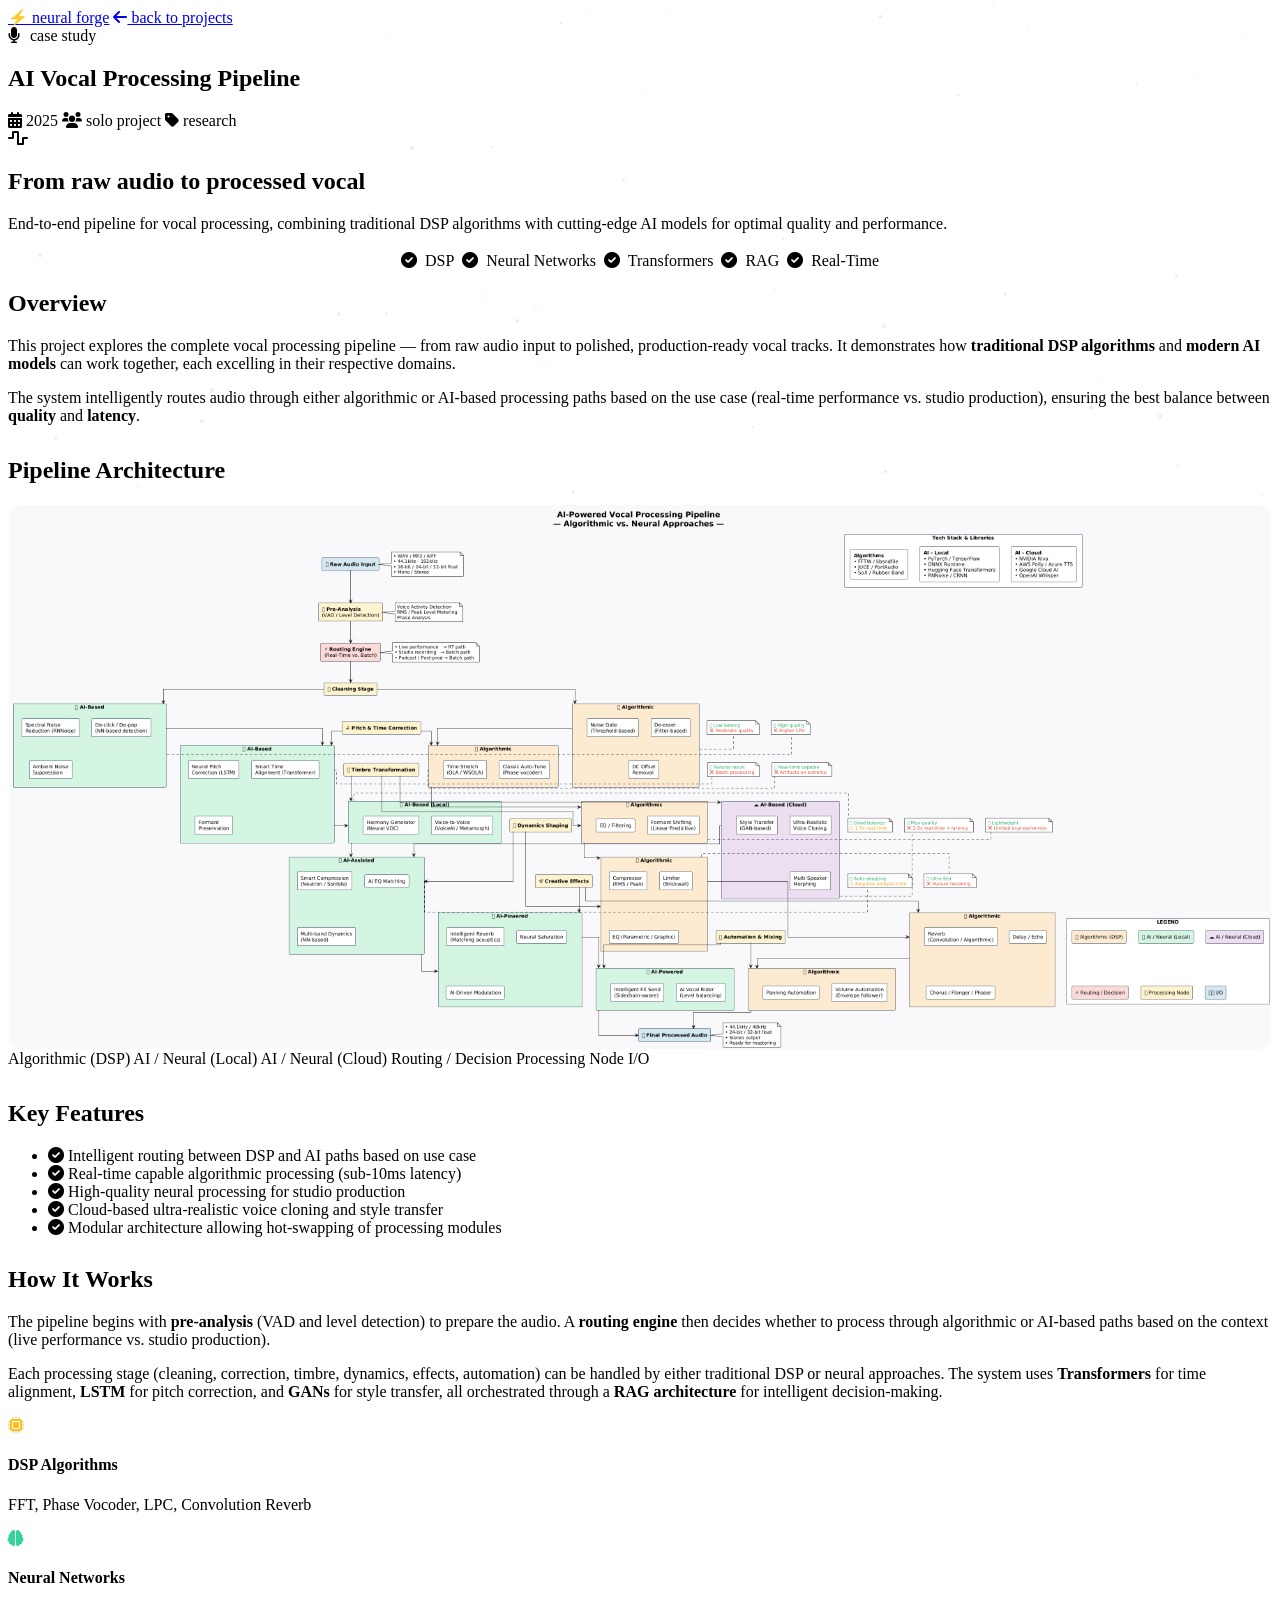
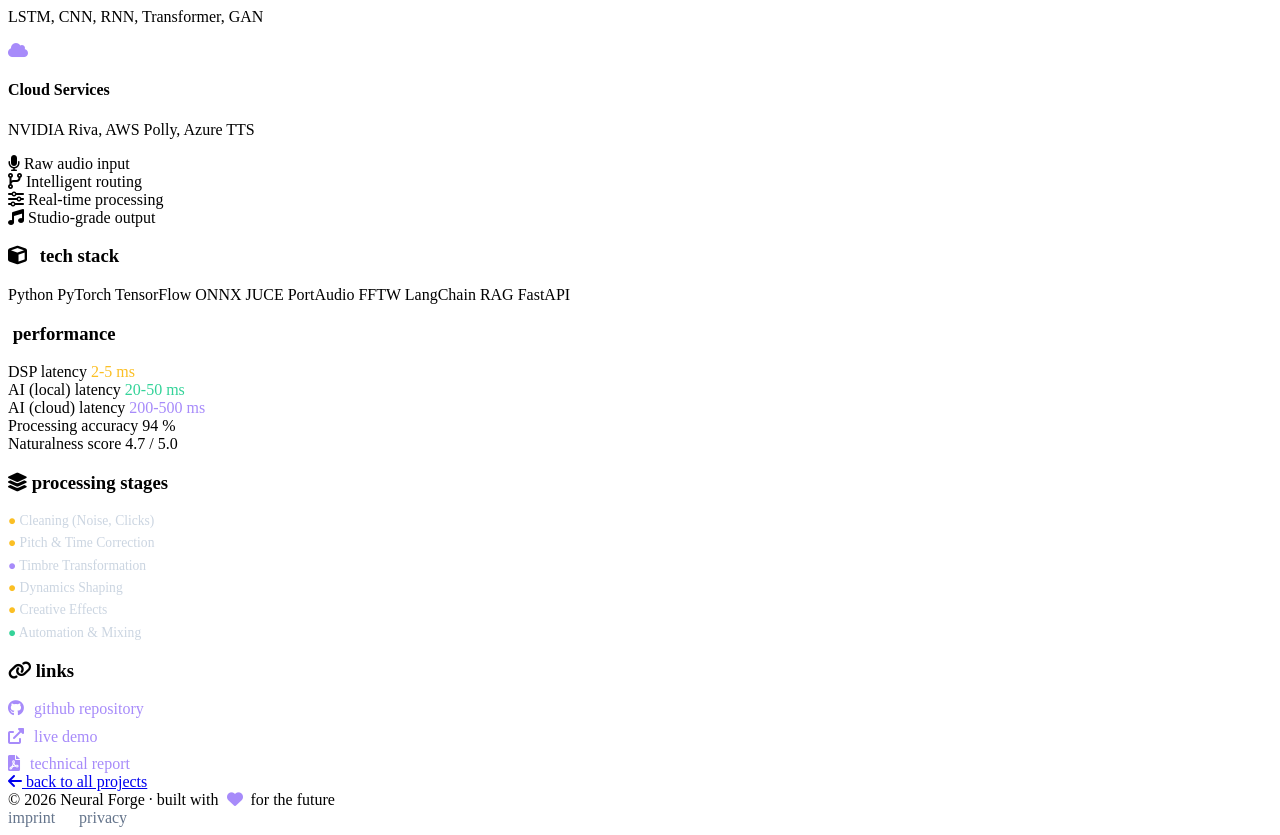
==== commit 50bcf016: "Update ai-vocal-processing.html" ====
--- a/ai-vocal-processing.html
+++ b/ai-vocal-processing.html
@@ -9,540 +9,7 @@
     <link rel="preconnect" href="https://fonts.gstatic.com" crossorigin />
     <link href="https://fonts.googleapis.com/css2?family=Inter:opsz,wght@14..32,300;14..32,400;14..32,600;14..32,700;14..32,800&display=swap" rel="stylesheet" />
     <link rel="stylesheet" href="https://cdnjs.cloudflare.com/ajax/libs/font-awesome/6.0.0-beta3/css/all.min.css" />
-    <style>
-        * {
-            margin: 0;
-            padding: 0;
-            box-sizing: border-box;
-        }
-
-        body {
-            background: #0b0d10;
-            font-family: 'Inter', -apple-system, BlinkMacSystemFont, sans-serif;
-            color: #eef2f6;
-            line-height: 1.6;
-            overflow-x: hidden;
-        }
-
-        .container {
-            max-width: 1200px;
-            margin: 0 auto;
-            padding: 0 2rem;
-        }
-
-        .glow-text {
-            background: linear-gradient(135deg, #a78bfa, #60a5fa, #34d399);
-            -webkit-background-clip: text;
-            background-clip: text;
-            color: transparent;
-            display: inline-block;
-        }
-
-        .glow-text-purple {
-            background: linear-gradient(135deg, #a78bfa, #818cf8);
-            -webkit-background-clip: text;
-            background-clip: text;
-            color: transparent;
-        }
-
-        .section-badge {
-            display: inline-block;
-            font-size: 0.75rem;
-            font-weight: 600;
-            letter-spacing: 0.1em;
-            text-transform: uppercase;
-            color: #94a3b8;
-            background: rgba(255, 255, 255, 0.04);
-            padding: 0.3rem 1rem;
-            border-radius: 100px;
-            border: 1px solid rgba(255, 255, 255, 0.06);
-            margin-bottom: 1rem;
-        }
-
-        .badge-tech {
-            background: rgba(124, 58, 237, 0.15);
-            color: #c4b5fd;
-            padding: 0.2rem 0.9rem;
-            border-radius: 40px;
-            font-size: 0.7rem;
-            font-weight: 600;
-            border: 1px solid rgba(124, 58, 237, 0.2);
-            letter-spacing: 0.02em;
-        }
-
-        .badge-algo {
-            background: rgba(243, 156, 18, 0.15);
-            color: #fbbf24;
-            padding: 0.2rem 0.9rem;
-            border-radius: 40px;
-            font-size: 0.7rem;
-            font-weight: 600;
-            border: 1px solid rgba(243, 156, 18, 0.2);
-            letter-spacing: 0.02em;
-        }
-
-        .badge-ai {
-            background: rgba(52, 211, 153, 0.15);
-            color: #34d399;
-            padding: 0.2rem 0.9rem;
-            border-radius: 40px;
-            font-size: 0.7rem;
-            font-weight: 600;
-            border: 1px solid rgba(52, 211, 153, 0.2);
-            letter-spacing: 0.02em;
-        }
-
-        .badge-cloud {
-            background: rgba(96, 165, 250, 0.15);
-            color: #60a5fa;
-            padding: 0.2rem 0.9rem;
-            border-radius: 40px;
-            font-size: 0.7rem;
-            font-weight: 600;
-            border: 1px solid rgba(96, 165, 250, 0.2);
-            letter-spacing: 0.02em;
-        }
-
-        h1 {
-            font-size: 3rem;
-            font-weight: 800;
-            letter-spacing: -0.03em;
-            line-height: 1.1;
-        }
-
-        h2 {
-            font-size: 1.8rem;
-            font-weight: 700;
-            letter-spacing: -0.02em;
-            margin-bottom: 1rem;
-        }
-
-        h3 {
-            font-size: 1.2rem;
-            font-weight: 600;
-            margin-bottom: 0.5rem;
-        }
-
-        p {
-            color: #cbd5e1;
-        }
-
-        nav {
-            position: fixed;
-            top: 0;
-            left: 0;
-            right: 0;
-            z-index: 50;
-            padding: 1rem 0;
-            background: rgba(11, 13, 16, 0.7);
-            backdrop-filter: blur(16px);
-            border-bottom: 1px solid rgba(255, 255, 255, 0.04);
-        }
-
-        .nav-inner {
-            display: flex;
-            justify-content: space-between;
-            align-items: center;
-        }
-
-        .logo {
-            font-weight: 800;
-            font-size: 1.3rem;
-            letter-spacing: -0.03em;
-            background: linear-gradient(135deg, #c4b5fd, #818cf8);
-            -webkit-background-clip: text;
-            background-clip: text;
-            color: transparent;
-            text-decoration: none;
-        }
-
-        .back-link {
-            color: #94a3b8;
-            text-decoration: none;
-            font-size: 0.9rem;
-            font-weight: 500;
-            display: inline-flex;
-            align-items: center;
-            gap: 0.5rem;
-            transition: color 0.2s;
-        }
-
-        .back-link:hover {
-            color: #a78bfa;
-        }
-
-        .case-hero {
-            padding: 8rem 0 3rem;
-        }
-
-        .case-header {
-            display: flex;
-            flex-wrap: wrap;
-            justify-content: space-between;
-            align-items: flex-end;
-            gap: 2rem;
-            margin-bottom: 2.5rem;
-        }
-
-        .case-meta {
-            display: flex;
-            flex-wrap: wrap;
-            gap: 1rem;
-        }
-
-        .case-meta-item {
-            display: flex;
-            align-items: center;
-            gap: 0.4rem;
-            color: #94a3b8;
-            font-size: 0.9rem;
-        }
-
-        .case-meta-item i {
-            color: #818cf8;
-            width: 1.2rem;
-        }
-
-        .cover {
-            background: radial-gradient(circle at 20% 30%, rgba(124, 58, 237, 0.15), rgba(11, 13, 16, 0.95));
-            border: 1px solid rgba(255, 255, 255, 0.06);
-            border-radius: 32px;
-            padding: 4rem 2rem;
-            text-align: center;
-            margin-bottom: 3rem;
-            position: relative;
-            overflow: hidden;
-        }
-
-        .cover .icon-big {
-            font-size: 4rem;
-            color: #a78bfa;
-            margin-bottom: 0.5rem;
-        }
-
-        .cover h2 {
-            font-size: 2rem;
-            margin-bottom: 0.3rem;
-        }
-
-        .cover p {
-            max-width: 600px;
-            margin: 0 auto;
-            color: #94a3b8;
-        }
-
-        .content-grid {
-            display: grid;
-            grid-template-columns: 2fr 1fr;
-            gap: 3rem;
-            margin: 3rem 0;
-        }
-
-        .main-col p {
-            margin-bottom: 1.2rem;
-        }
-
-        .main-col ul {
-            list-style: none;
-            margin: 1rem 0 1.5rem;
-        }
-
-        .main-col ul li {
-            padding: 0.4rem 0;
-            display: flex;
-            align-items: center;
-            gap: 0.7rem;
-            color: #cbd5e1;
-        }
-
-        .main-col ul li i {
-            color: #34d399;
-            font-size: 0.9rem;
-            width: 1.2rem;
-        }
-
-        .sidebar {
-            display: flex;
-            flex-direction: column;
-            gap: 2rem;
-        }
-
-        .sidebar-card {
-            background: rgba(255, 255, 255, 0.02);
-            border: 1px solid rgba(255, 255, 255, 0.05);
-            border-radius: 24px;
-            padding: 1.8rem;
-        }
-
-        .sidebar-card h3 {
-            font-size: 1rem;
-            text-transform: uppercase;
-            letter-spacing: 0.05em;
-            color: #94a3b8;
-            margin-bottom: 1rem;
-        }
-
-        .sidebar-card .tech-list {
-            display: flex;
-            flex-wrap: wrap;
-            gap: 0.5rem;
-        }
-
-        .sidebar-card .tech-list span {
-            background: rgba(255, 255, 255, 0.04);
-            padding: 0.3rem 1rem;
-            border-radius: 40px;
-            font-size: 0.8rem;
-            font-weight: 500;
-            color: #e2e8f0;
-            border: 1px solid rgba(255, 255, 255, 0.04);
-        }
-
-        .stat-row {
-            display: flex;
-            justify-content: space-between;
-            padding: 0.6rem 0;
-            border-bottom: 1px solid rgba(255, 255, 255, 0.04);
-        }
-
-        .stat-row:last-child {
-            border-bottom: none;
-        }
-
-        .stat-row .label {
-            color: #94a3b8;
-            font-size: 0.9rem;
-        }
-
-        .stat-row .value {
-            font-weight: 600;
-            color: #e2e8f0;
-        }
-
-        /* PlantUML Diagram Container */
-        .diagram-container {
-            background: rgba(255, 255, 255, 0.02);
-            border: 1px solid rgba(255, 255, 255, 0.06);
-            border-radius: 20px;
-            padding: 2rem;
-            margin: 2rem 0;
-            overflow-x: auto;
-        }
-
-        .diagram-container svg {
-            width: 100%;
-            height: auto;
-            max-width: 100%;
-        }
-
-        .diagram-container img {
-            width: 100%;
-            height: auto;
-            max-width: 100%;
-            border-radius: 12px;
-        }
-
-        .diagram-container .diagram-fallback {
-            text-align: center;
-            color: #64748b;
-            font-size: 0.9rem;
-            padding: 2rem 0;
-        }
-
-        .diagram-container .diagram-fallback i {
-            font-size: 3rem;
-            color: #4f46e5;
-            margin-bottom: 1rem;
-            display: block;
-        }
-
-        .diagram-legend {
-            display: flex;
-            flex-wrap: wrap;
-            gap: 1.5rem;
-            justify-content: center;
-            margin-top: 1.5rem;
-            padding-top: 1.5rem;
-            border-top: 1px solid rgba(255, 255, 255, 0.05);
-        }
-
-        .diagram-legend-item {
-            display: flex;
-            align-items: center;
-            gap: 0.6rem;
-            font-size: 0.8rem;
-            color: #94a3b8;
-        }
-
-        .diagram-legend-item .color-box {
-            width: 16px;
-            height: 16px;
-            border-radius: 4px;
-        }
-
-        .color-algo { background: #FDEBD0; border: 1px solid #fbbf24; }
-        .color-ai-local { background: #D5F5E3; border: 1px solid #34d399; }
-        .color-ai-cloud { background: #EBDEF0; border: 1px solid #a78bfa; }
-        .color-routing { background: #FADBD8; border: 1px solid #f87171; }
-        .color-node { background: #FCF3CF; border: 1px solid #fbbf24; }
-        .color-io { background: #D4E6F1; border: 1px solid #60a5fa; }
-
-        .prompt-box {
-            background: rgba(255, 255, 255, 0.03);
-            border: 1px solid rgba(255, 255, 255, 0.06);
-            border-radius: 16px;
-            padding: 1.2rem 1.5rem;
-            margin: 1rem 0;
-            font-family: 'JetBrains Mono', 'Fira Code', monospace;
-            font-size: 0.85rem;
-            color: #cbd5e1;
-            white-space: pre-wrap;
-        }
-
-        .tech-architecture-grid {
-            display: grid;
-            grid-template-columns: 1fr 1fr 1fr;
-            gap: 1rem;
-            margin: 1.5rem 0;
-        }
-
-        .tech-architecture-card {
-            background: rgba(255, 255, 255, 0.02);
-            border: 1px solid rgba(255, 255, 255, 0.05);
-            border-radius: 16px;
-            padding: 1.5rem;
-            text-align: center;
-        }
-
-        .tech-architecture-card i {
-            font-size: 2rem;
-            margin-bottom: 0.5rem;
-        }
-
-        .tech-architecture-card h4 {
-            font-size: 0.9rem;
-            font-weight: 600;
-            margin-bottom: 0.3rem;
-        }
-
-        .tech-architecture-card p {
-            font-size: 0.8rem;
-            color: #64748b;
-        }
-
-        .gallery {
-            display: grid;
-            grid-template-columns: 1fr 1fr;
-            gap: 1.5rem;
-            margin: 2rem 0;
-        }
-
-        .gallery-item {
-            background: rgba(255, 255, 255, 0.02);
-            border: 1px solid rgba(255, 255, 255, 0.05);
-            border-radius: 20px;
-            padding: 2.5rem 1rem;
-            text-align: center;
-            color: #64748b;
-            font-size: 0.85rem;
-            transition: background 0.2s;
-            min-height: 140px;
-            display: flex;
-            flex-direction: column;
-            justify-content: center;
-            align-items: center;
-        }
-
-        .gallery-item i {
-            font-size: 2.5rem;
-            color: #4f46e5;
-            margin-bottom: 0.5rem;
-        }
-
-        .gallery-item:hover {
-            background: rgba(255, 255, 255, 0.04);
-        }
-
-        .back-section {
-            text-align: center;
-            padding: 3rem 0 1rem;
-        }
-
-        .back-section a {
-            color: #94a3b8;
-            text-decoration: none;
-            font-weight: 500;
-            transition: color 0.2s;
-            display: inline-flex;
-            align-items: center;
-            gap: 0.6rem;
-        }
-
-        .back-section a:hover {
-            color: #a78bfa;
-        }
-
-        .footer {
-            padding: 2.5rem 0;
-            border-top: 1px solid rgba(255, 255, 255, 0.04);
-            display: flex;
-            justify-content: space-between;
-            align-items: center;
-            flex-wrap: wrap;
-            gap: 1rem;
-            color: #64748b;
-            font-size: 0.9rem;
-        }
-
-        @media (max-width: 850px) {
-            .content-grid {
-                grid-template-columns: 1fr;
-            }
-            .case-header {
-                flex-direction: column;
-                align-items: flex-start;
-            }
-            h1 {
-                font-size: 2.2rem;
-            }
-            .gallery {
-                grid-template-columns: 1fr;
-            }
-            .tech-architecture-grid {
-                grid-template-columns: 1fr;
-            }
-        }
-
-        @media (max-width: 500px) {
-            .container {
-                padding: 0 1.2rem;
-            }
-            .cover {
-                padding: 2rem 1rem;
-            }
-            .cover h2 {
-                font-size: 1.5rem;
-            }
-        }
-
-        ::selection {
-            background: #7c3aed;
-            color: white;
-        }
-        ::-webkit-scrollbar {
-            width: 8px;
-        }
-        ::-webkit-scrollbar-track {
-            background: #0b0d10;
-        }
-        ::-webkit-scrollbar-thumb {
-            background: #2d2f3a;
-            border-radius: 8px;
-        }
-        ::-webkit-scrollbar-thumb:hover {
-            background: #4f46e5;
-        }
-    </style>
+    <link rel="stylesheet" href="vocal-pipeline-diagram.css">
 </head>
 <body>
 
